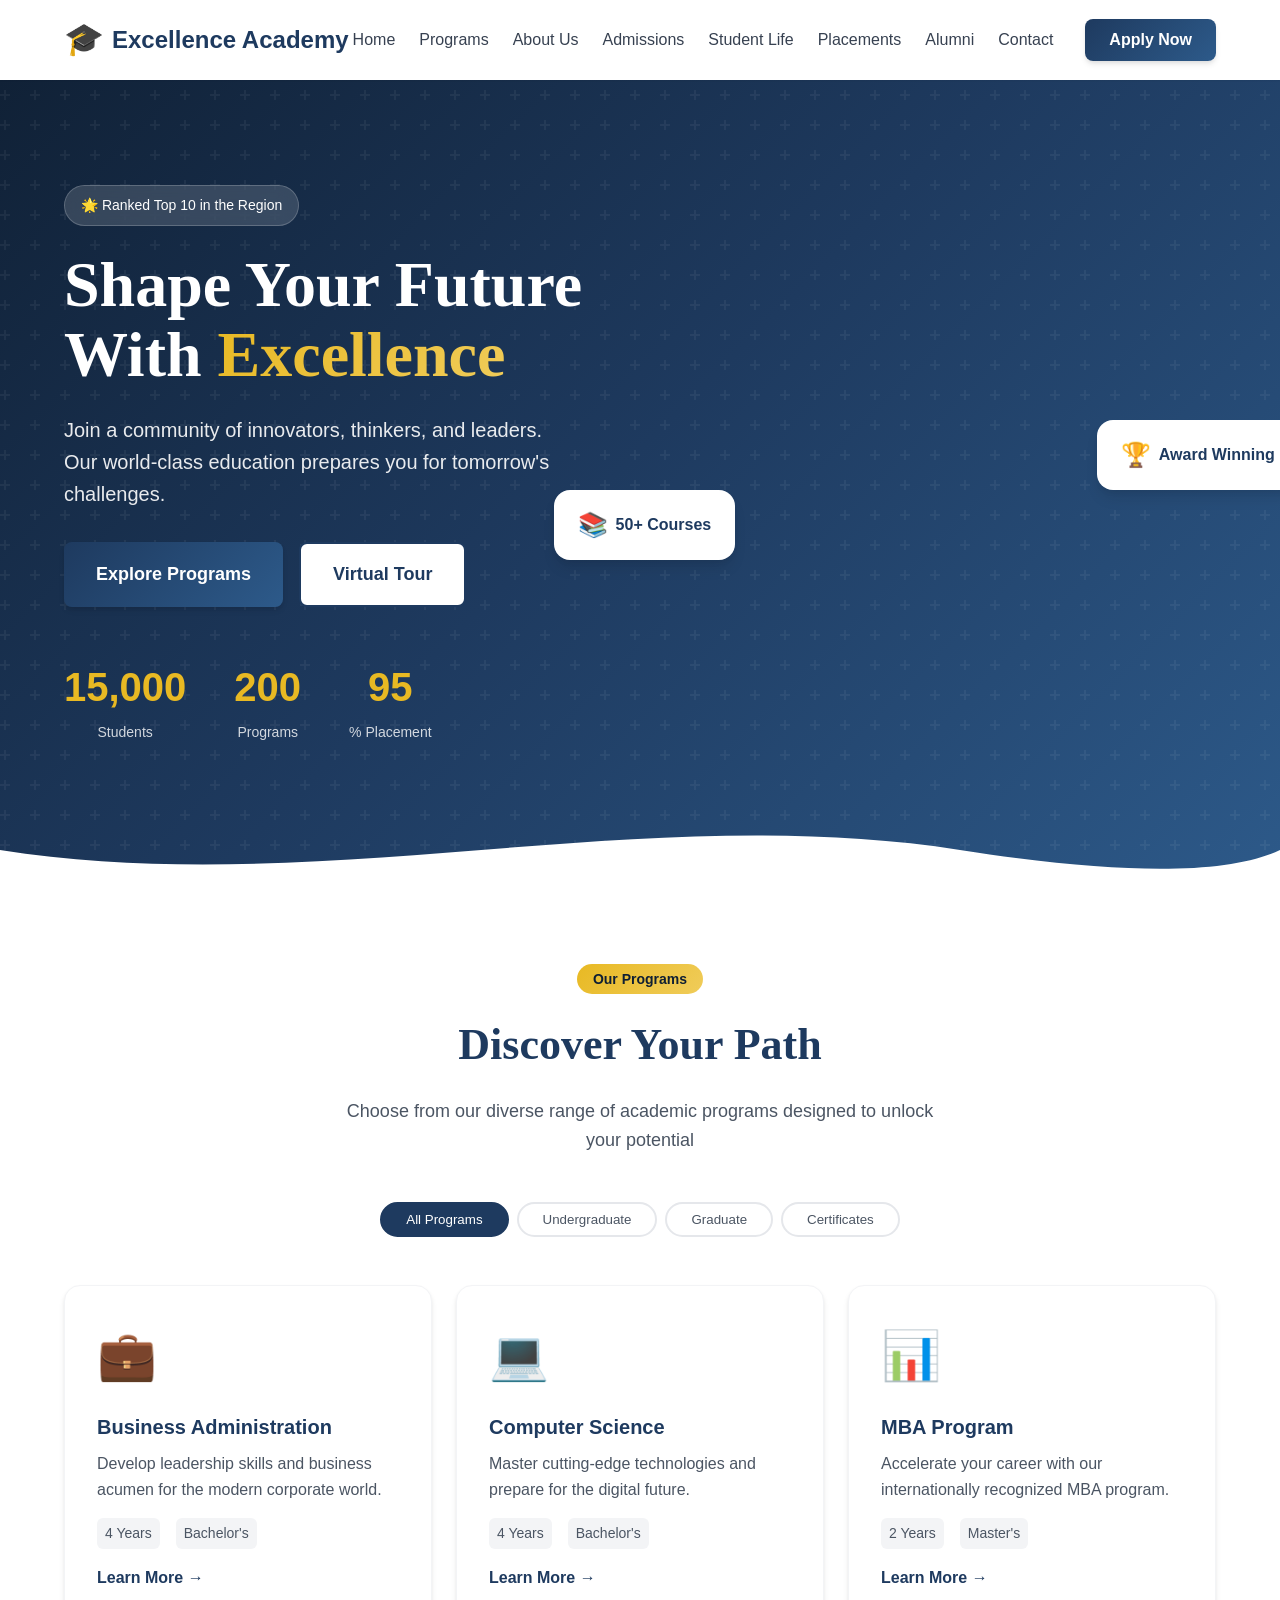
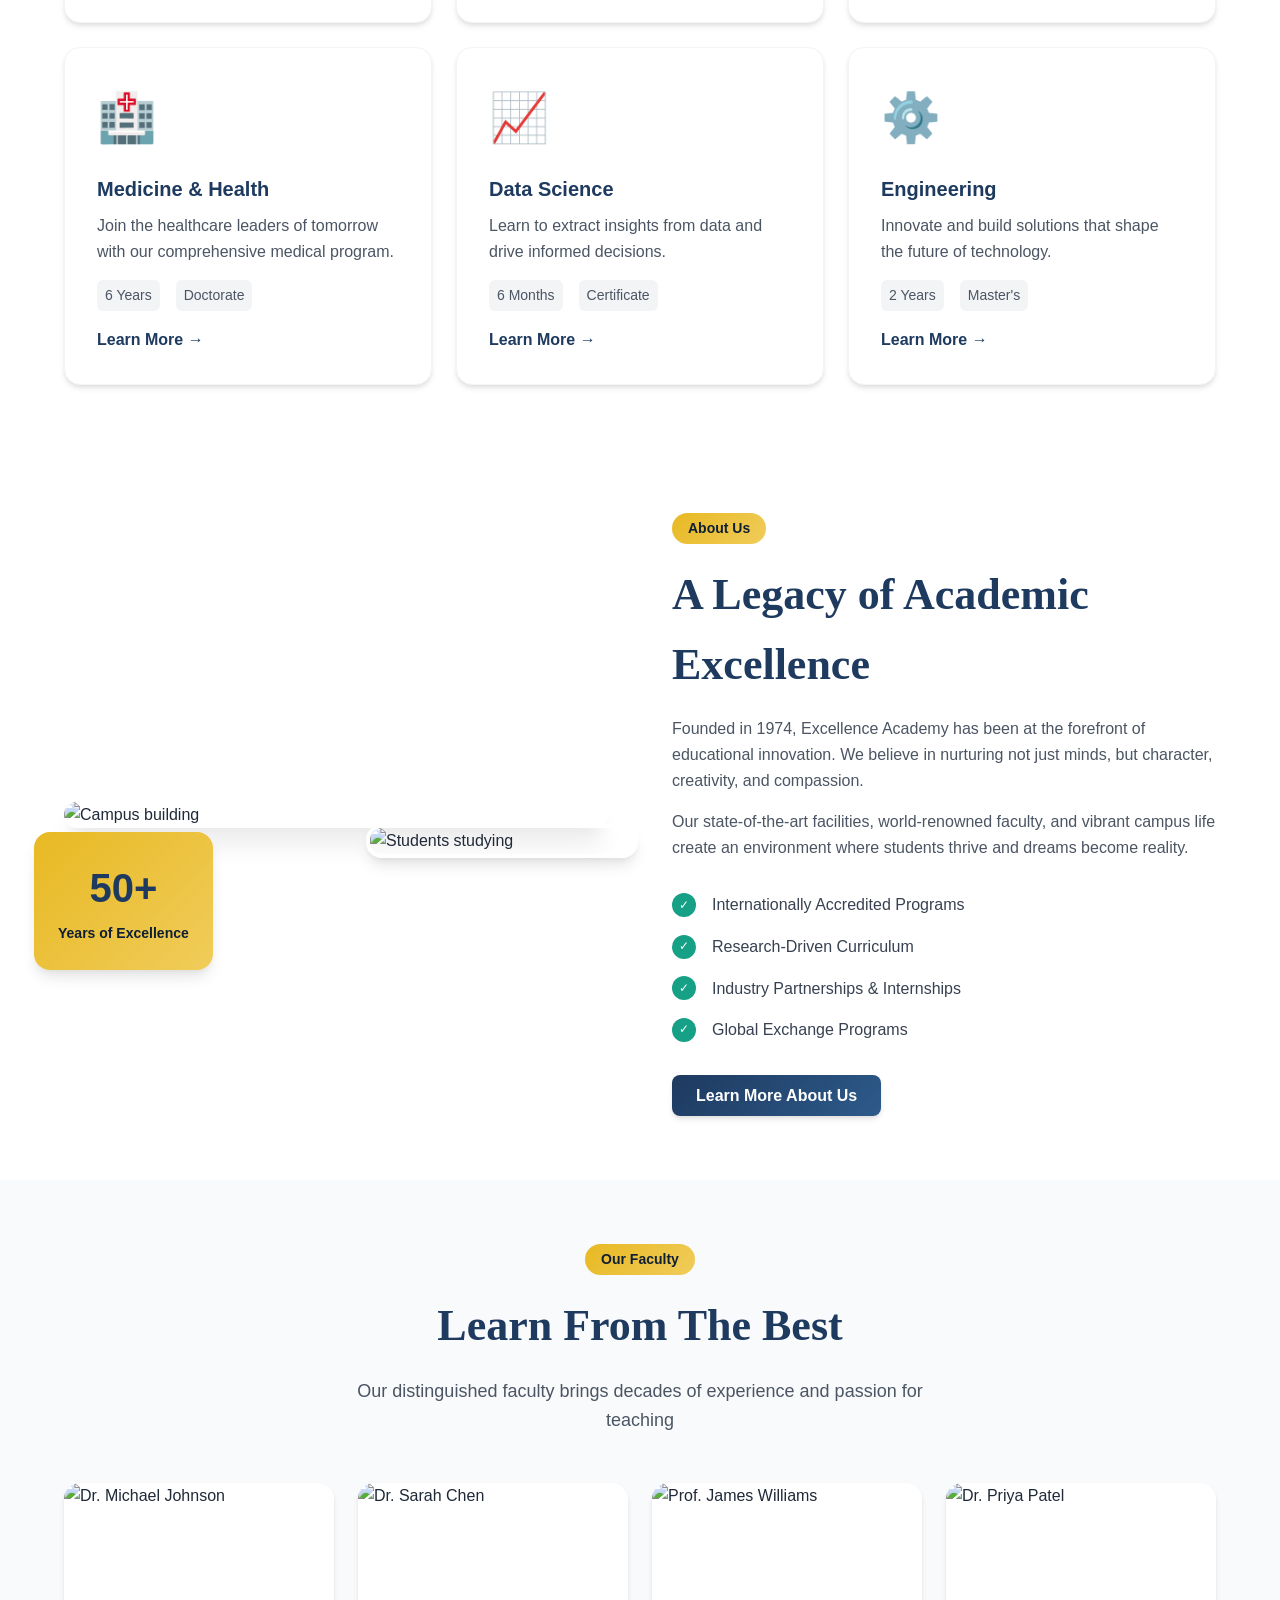
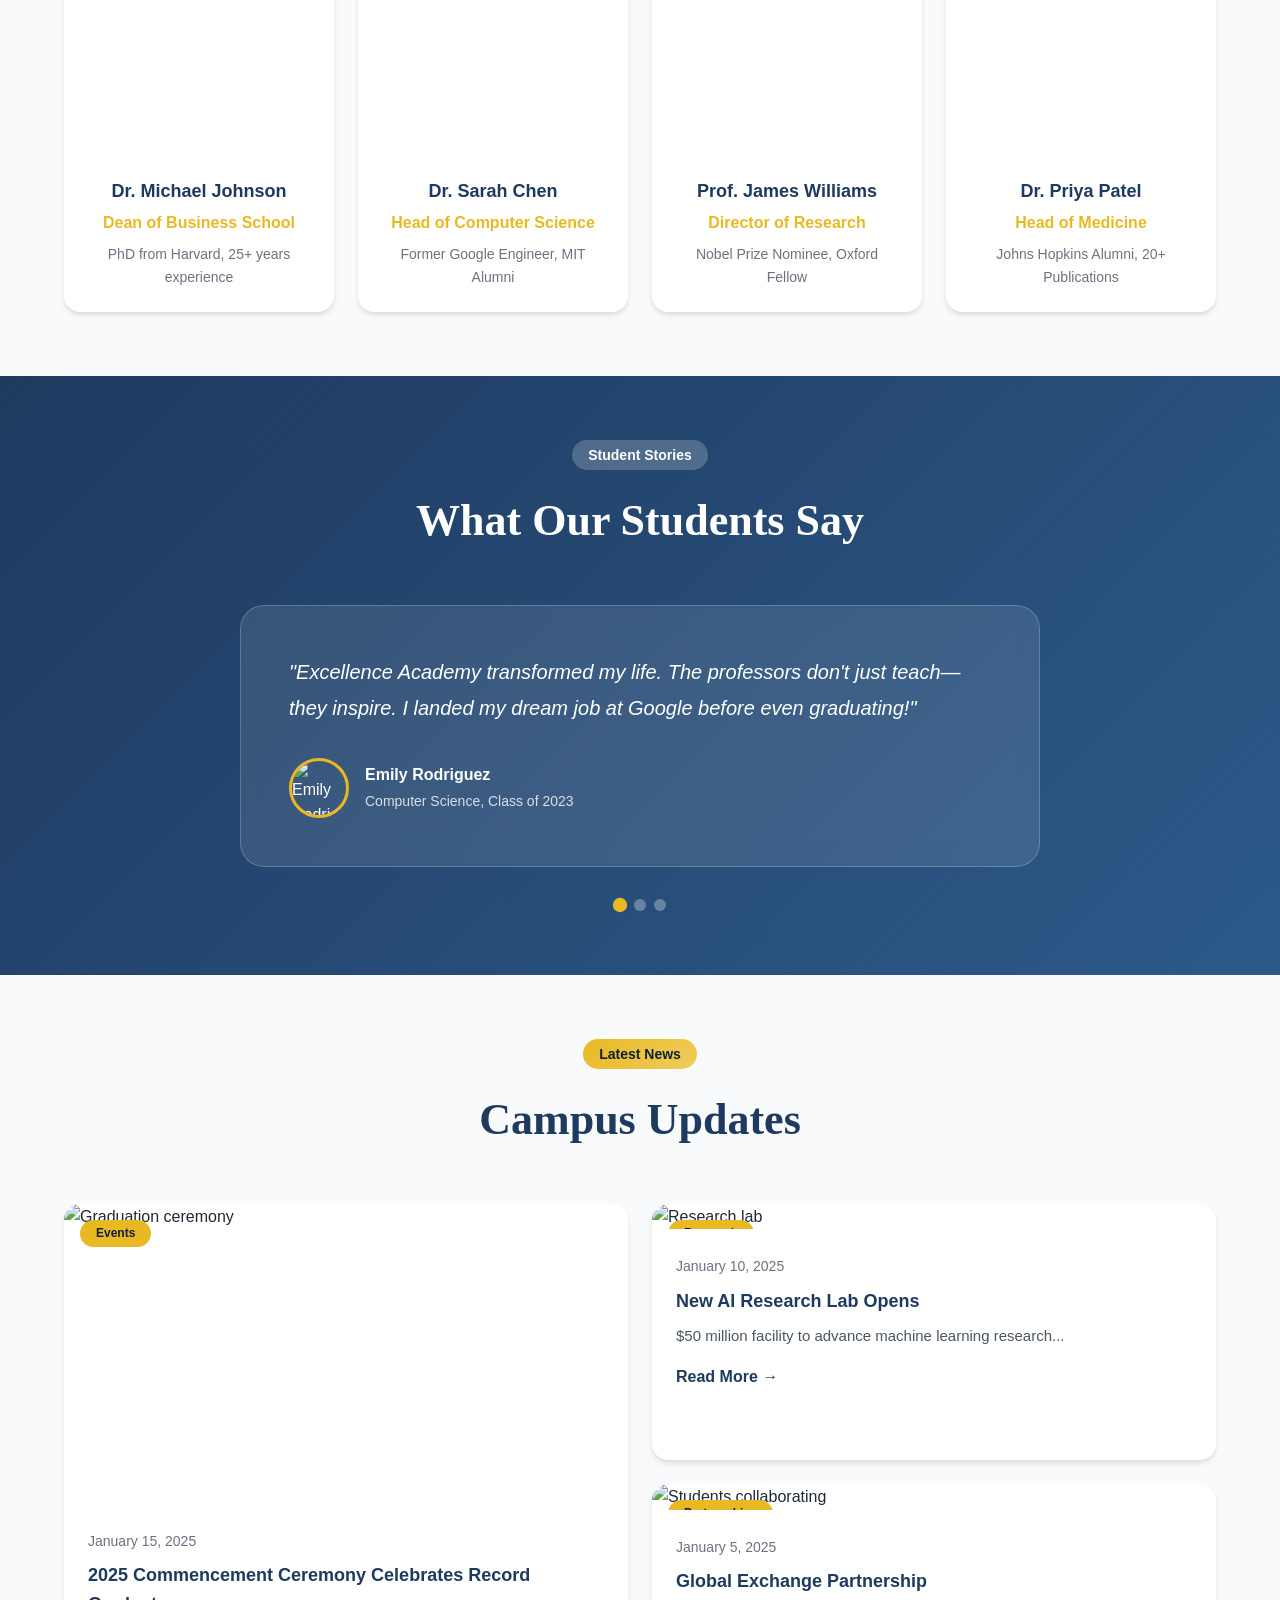
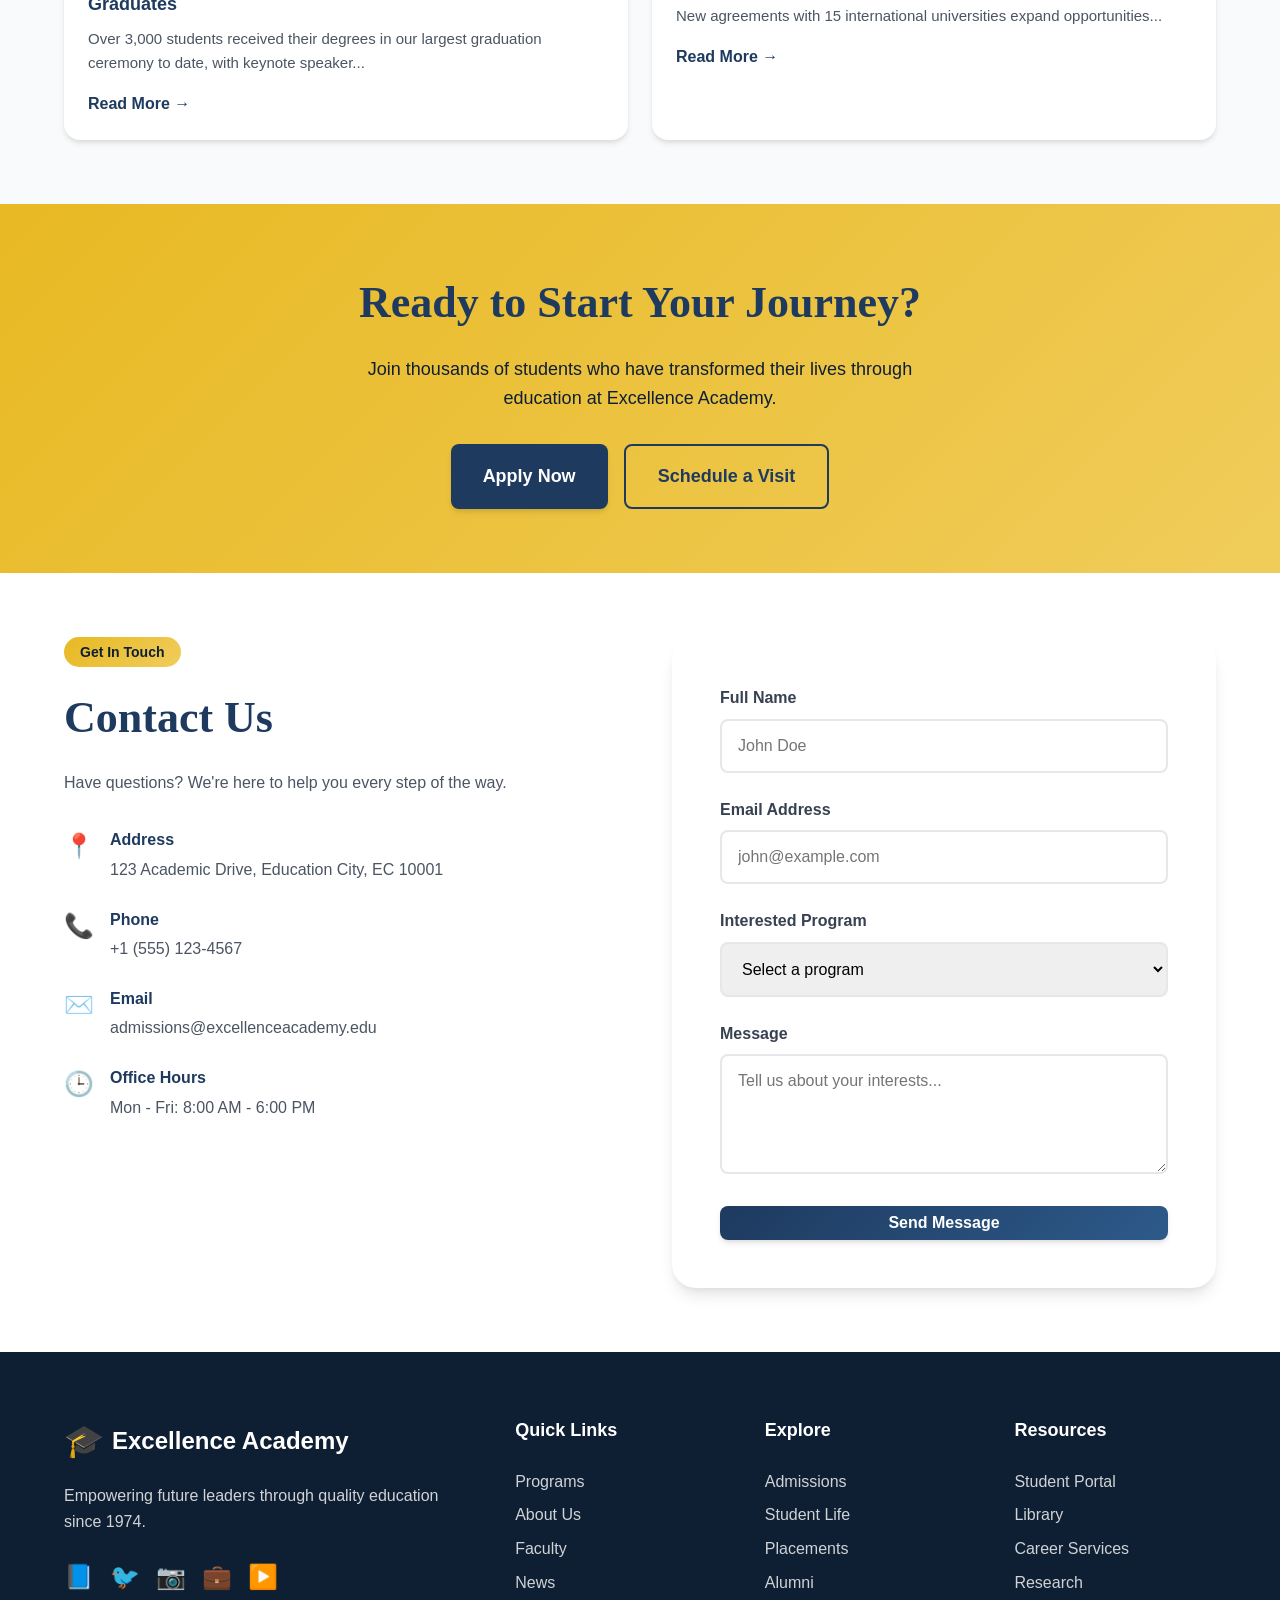
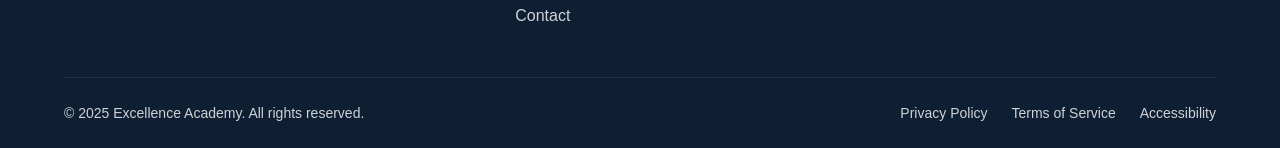
==== index.html @ b94ee0b7 "first commit" ====
<!DOCTYPE html>
<html lang="en">
<head>
  <meta charset="UTF-8">
  <meta name="viewport" content="width=device-width, initial-scale=1.0">
  <meta name="description" content="Excellence Academy - Empowering Future Leaders Through Quality Education">
  <title>Excellence Academy | Home</title>
  <link rel="stylesheet" href="style.css">
  <!-- Salesforce MCP Beacon (add your org-specific script) -->
  <script type="text/javascript" src="//cdn.evgnet.com/beacon/a556rq555550mxe43n3n3n091568480/education/scripts/evergage.min.js"></script>
 <link rel="shortcut icon" href="https://cdn-icons-png.flaticon.com/128/1344/1344761.png" type="image/x-icon">
</head>
<body>
    
  <!-- Header / Navigation -->
  <header class="header" id="header">
    <div class="container">
      <a href="index.html" class="logo" data-evg-item-type="navigation" data-evg-item-id="logo">
        <span class="logo-icon">🎓</span>
        <span class="logo-text">Excellence Academy</span>
      </a>
      
      <button class="nav-toggle" id="navToggle" aria-label="Toggle navigation">
        <span class="hamburger"></span>
      </button>
      
      <nav class="nav" id="nav" data-evg-zone="main-navigation">
        <ul class="nav-list">
          <li><a href="index.html" class="nav-link active" data-evg-item-type="navigation" data-evg-item-id="home">Home</a></li>
          <li><a href="#programs" class="nav-link" data-evg-item-type="navigation" data-evg-item-id="programs">Programs</a></li>
          <li><a href="#about" class="nav-link" data-evg-item-type="navigation" data-evg-item-id="about">About Us</a></li>
          <li><a href="admissions.html" class="nav-link" data-evg-item-type="navigation" data-evg-item-id="admissions">Admissions</a></li>
          <li><a href="student-life.html" class="nav-link" data-evg-item-type="navigation" data-evg-item-id="student-life">Student Life</a></li>
          <li><a href="placements.html" class="nav-link" data-evg-item-type="navigation" data-evg-item-id="placements">Placements</a></li>
          <li><a href="alumni.html" class="nav-link" data-evg-item-type="navigation" data-evg-item-id="alumni">Alumni</a></li>
          <li><a href="#contact" class="nav-link" data-evg-item-type="navigation" data-evg-item-id="contact">Contact</a></li>
        </ul>
        <a href="#apply" class="btn btn-primary nav-cta" data-evg-item-type="cta" data-evg-item-id="apply-now">Apply Now</a>
      </nav>
    </div>
  </header>
  <!-- Hero Section -->
  <section class="hero" id="home" data-evg-zone="hero">
    <div class="hero-bg"></div>
    <div class="container hero-content">
      <div class="hero-text">
        <span class="hero-badge">🌟 Ranked Top 10 in the Region</span>
        <h1 class="hero-title">Shape Your Future With <span class="text-gradient">Excellence</span></h1>
        <p class="hero-description">Join a community of innovators, thinkers, and leaders. Our world-class education prepares you for tomorrow's challenges.</p>
        <div class="hero-actions">
          <a href="#programs" class="btn btn-primary btn-lg" data-evg-item-type="cta" data-evg-item-id="explore-programs">Explore Programs</a>
          <a href="#about" class="btn btn-secondary btn-lg" data-evg-item-type="cta" data-evg-item-id="virtual-tour">Virtual Tour</a>
        </div>
        <div class="hero-stats">
          <div class="stat-item">
            <span class="stat-number" data-count="15000">0</span>
            <span class="stat-label">Students</span>
          </div>
          <div class="stat-item">
            <span class="stat-number" data-count="200">0</span>
            <span class="stat-label">Programs</span>
          </div>
          <div class="stat-item">
            <span class="stat-number" data-count="95">0</span>
            <span class="stat-label">% Placement</span>
          </div>
        </div>
      </div>
      <div class="hero-image">
        <div class="hero-image-wrapper">
          
          <div class="floating-card card-1">
            <span class="card-icon">📚</span>
            <span class="card-text">50+ Courses</span>
          </div>
          <div class="floating-card card-2">
            <span class="card-icon">🏆</span>
            <span class="card-text">Award Winning</span>
          </div>
        </div>
      </div>
    </div>
    <div class="hero-wave">
      <svg viewBox="0 0 1440 120" preserveAspectRatio="none">
        <path d="M0,60 C360,120 720,0 1080,60 C1260,90 1380,90 1440,60 L1440,120 L0,120 Z" fill="currentColor"/>
      </svg>
    </div>
  </section>
  <!-- Programs Section -->
  <section class="programs section" id="programs" data-evg-zone="programs">
    <div class="container">
      <div class="section-header">
        <span class="section-badge">Our Programs</span>
        <h2 class="section-title">Discover Your Path</h2>
        <p class="section-description">Choose from our diverse range of academic programs designed to unlock your potential</p>
      </div>
      
      <div class="program-filters" data-evg-zone="program-filters">
        <button class="filter-btn active" data-filter="all">All Programs</button>
        <button class="filter-btn" data-filter="undergraduate">Undergraduate</button>
        <button class="filter-btn" data-filter="graduate">Graduate</button>
        <button class="filter-btn" data-filter="certificate">Certificates</button>
      </div>
      
      <div class="programs-grid">
        <article class="program-card" data-category="undergraduate" data-evg-item-type="program" data-evg-item-id="business">
          <div class="program-icon">💼</div>
          <h3 class="program-title">Business Administration</h3>
          <p class="program-description">Develop leadership skills and business acumen for the modern corporate world.</p>
          <div class="program-meta">
            <span class="program-duration">4 Years</span>
            <span class="program-type">Bachelor's</span>
          </div>
          <a href="#" class="program-link">Learn More →</a>
        </article>
        
        <article class="program-card" data-category="undergraduate" data-evg-item-type="program" data-evg-item-id="computer-science">
          <div class="program-icon">💻</div>
          <h3 class="program-title">Computer Science</h3>
          <p class="program-description">Master cutting-edge technologies and prepare for the digital future.</p>
          <div class="program-meta">
            <span class="program-duration">4 Years</span>
            <span class="program-type">Bachelor's</span>
          </div>
          <a href="#" class="program-link">Learn More →</a>
        </article>
        
        <article class="program-card" data-category="graduate" data-evg-item-type="program" data-evg-item-id="mba">
          <div class="program-icon">📊</div>
          <h3 class="program-title">MBA Program</h3>
          <p class="program-description">Accelerate your career with our internationally recognized MBA program.</p>
          <div class="program-meta">
            <span class="program-duration">2 Years</span>
            <span class="program-type">Master's</span>
          </div>
          <a href="#" class="program-link">Learn More →</a>
        </article>
        
        <article class="program-card" data-category="undergraduate" data-evg-item-type="program" data-evg-item-id="medicine">
          <div class="program-icon">🏥</div>
          <h3 class="program-title">Medicine & Health</h3>
          <p class="program-description">Join the healthcare leaders of tomorrow with our comprehensive medical program.</p>
          <div class="program-meta">
            <span class="program-duration">6 Years</span>
            <span class="program-type">Doctorate</span>
          </div>
          <a href="#" class="program-link">Learn More →</a>
        </article>
        
        <article class="program-card" data-category="certificate" data-evg-item-type="program" data-evg-item-id="data-science">
          <div class="program-icon">📈</div>
          <h3 class="program-title">Data Science</h3>
          <p class="program-description">Learn to extract insights from data and drive informed decisions.</p>
          <div class="program-meta">
            <span class="program-duration">6 Months</span>
            <span class="program-type">Certificate</span>
          </div>
          <a href="#" class="program-link">Learn More →</a>
        </article>
        
        <article class="program-card" data-category="graduate" data-evg-item-type="program" data-evg-item-id="engineering">
          <div class="program-icon">⚙️</div>
          <h3 class="program-title">Engineering</h3>
          <p class="program-description">Innovate and build solutions that shape the future of technology.</p>
          <div class="program-meta">
            <span class="program-duration">2 Years</span>
            <span class="program-type">Master's</span>
          </div>
          <a href="#" class="program-link">Learn More →</a>
        </article>
      </div>
    </div>
  </section>
  <!-- About Section -->
  <section class="about section" id="about" data-evg-zone="about">
    <div class="container">
      <div class="about-grid">
        <div class="about-images">
          <div class="about-image-main">
            <img src="https://images.unsplash.com/photo-1562774053-701939374585?w=500&h=600&fit=crop" alt="Campus building" loading="lazy">
          </div>
          <div class="about-image-secondary">
            <img src="https://images.unsplash.com/photo-1427504494785-3a9ca7044f45?w=300&h=200&fit=crop" alt="Students studying" loading="lazy">
          </div>
          <div class="experience-badge">
            <span class="exp-number">50+</span>
            <span class="exp-text">Years of Excellence</span>
          </div>
        </div>
        
        <div class="about-content">
          <span class="section-badge">About Us</span>
          <h2 class="section-title">A Legacy of Academic Excellence</h2>
          <p class="about-text">Founded in 1974, Excellence Academy has been at the forefront of educational innovation. We believe in nurturing not just minds, but character, creativity, and compassion.</p>
          <p class="about-text">Our state-of-the-art facilities, world-renowned faculty, and vibrant campus life create an environment where students thrive and dreams become reality.</p>
          
          <div class="about-features">
            <div class="feature-item">
              <span class="feature-icon">✓</span>
              <span class="feature-text">Internationally Accredited Programs</span>
            </div>
            <div class="feature-item">
              <span class="feature-icon">✓</span>
              <span class="feature-text">Research-Driven Curriculum</span>
            </div>
            <div class="feature-item">
              <span class="feature-icon">✓</span>
              <span class="feature-text">Industry Partnerships & Internships</span>
            </div>
            <div class="feature-item">
              <span class="feature-icon">✓</span>
              <span class="feature-text">Global Exchange Programs</span>
            </div>
          </div>
          
          <a href="#" class="btn btn-primary" data-evg-item-type="cta" data-evg-item-id="learn-more-about">Learn More About Us</a>
        </div>
      </div>
    </div>
  </section>
  <!-- Faculty Section -->
  <section class="faculty section section-alt" id="faculty" data-evg-zone="faculty">
    <div class="container">
      <div class="section-header">
        <span class="section-badge">Our Faculty</span>
        <h2 class="section-title">Learn From The Best</h2>
        <p class="section-description">Our distinguished faculty brings decades of experience and passion for teaching</p>
      </div>
      
      <div class="faculty-grid">
        <article class="faculty-card" data-evg-item-type="faculty" data-evg-item-id="dr-johnson">
          <div class="faculty-image">
            <img src="https://images.unsplash.com/photo-1507003211169-0a1dd7228f2d?w=300&h=300&fit=crop&crop=face" alt="Dr. Michael Johnson" loading="lazy">
          </div>
          <div class="faculty-info">
            <h3 class="faculty-name">Dr. Michael Johnson</h3>
            <p class="faculty-role">Dean of Business School</p>
            <p class="faculty-credentials">PhD from Harvard, 25+ years experience</p>
          </div>
        </article>
        
        <article class="faculty-card" data-evg-item-type="faculty" data-evg-item-id="dr-chen">
          <div class="faculty-image">
            <img src="https://images.unsplash.com/photo-1573496359142-b8d87734a5a2?w=300&h=300&fit=crop&crop=face" alt="Dr. Sarah Chen" loading="lazy">
          </div>
          <div class="faculty-info">
            <h3 class="faculty-name">Dr. Sarah Chen</h3>
            <p class="faculty-role">Head of Computer Science</p>
            <p class="faculty-credentials">Former Google Engineer, MIT Alumni</p>
          </div>
        </article>
        
        <article class="faculty-card" data-evg-item-type="faculty" data-evg-item-id="prof-williams">
          <div class="faculty-image">
            <img src="https://images.unsplash.com/photo-1472099645785-5658abf4ff4e?w=300&h=300&fit=crop&crop=face" alt="Prof. James Williams" loading="lazy">
          </div>
          <div class="faculty-info">
            <h3 class="faculty-name">Prof. James Williams</h3>
            <p class="faculty-role">Director of Research</p>
            <p class="faculty-credentials">Nobel Prize Nominee, Oxford Fellow</p>
          </div>
        </article>
        
        <article class="faculty-card" data-evg-item-type="faculty" data-evg-item-id="dr-patel">
          <div class="faculty-image">
            <img src="https://images.unsplash.com/photo-1580489944761-15a19d654956?w=300&h=300&fit=crop&crop=face" alt="Dr. Priya Patel" loading="lazy">
          </div>
          <div class="faculty-info">
            <h3 class="faculty-name">Dr. Priya Patel</h3>
            <p class="faculty-role">Head of Medicine</p>
            <p class="faculty-credentials">Johns Hopkins Alumni, 20+ Publications</p>
          </div>
        </article>
      </div>
    </div>
  </section>
  <!-- Testimonials Section -->
  <section class="testimonials section" data-evg-zone="testimonials">
    <div class="container">
      <div class="section-header">
        <span class="section-badge">Student Stories</span>
        <h2 class="section-title">What Our Students Say</h2>
      </div>
      
      <div class="testimonials-slider" id="testimonialSlider">
        <div class="testimonial-card active">
          <div class="testimonial-content">
            <p class="testimonial-text">"Excellence Academy transformed my life. The professors don't just teach—they inspire. I landed my dream job at Google before even graduating!"</p>
          </div>
          <div class="testimonial-author">
            <img src="https://images.unsplash.com/photo-1438761681033-6461ffad8d80?w=80&h=80&fit=crop&crop=face" alt="Emily Rodriguez" class="author-image">
            <div class="author-info">
              <span class="author-name">Emily Rodriguez</span>
              <span class="author-role">Computer Science, Class of 2023</span>
            </div>
          </div>
        </div>
        
        <div class="testimonial-card">
          <div class="testimonial-content">
            <p class="testimonial-text">"The MBA program here is world-class. The case study approach and networking opportunities opened doors I never knew existed."</p>
          </div>
          <div class="testimonial-author">
            <img src="https://images.unsplash.com/photo-1500648767791-00dcc994a43e?w=80&h=80&fit=crop&crop=face" alt="David Kim" class="author-image">
            <div class="author-info">
              <span class="author-name">David Kim</span>
              <span class="author-role">MBA, Class of 2022</span>
            </div>
          </div>
        </div>
        
        <div class="testimonial-card">
          <div class="testimonial-content">
            <p class="testimonial-text">"From day one, I felt supported. The campus community is incredible, and the resources available are unmatched. Best decision of my life!"</p>
          </div>
          <div class="testimonial-author">
            <img src="https://images.unsplash.com/photo-1494790108377-be9c29b29330?w=80&h=80&fit=crop&crop=face" alt="Aisha Mohammed" class="author-image">
            <div class="author-info">
              <span class="author-name">Aisha Mohammed</span>
              <span class="author-role">Medicine, Class of 2024</span>
            </div>
          </div>
        </div>
      </div>
      
      <div class="testimonial-dots" id="testimonialDots">
        <button class="dot active" data-index="0"></button>
        <button class="dot" data-index="1"></button>
        <button class="dot" data-index="2"></button>
      </div>
    </div>
  </section>
  <!-- News Section -->
  <section class="news section section-alt" id="news" data-evg-zone="news">
    <div class="container">
      <div class="section-header">
        <span class="section-badge">Latest News</span>
        <h2 class="section-title">Campus Updates</h2>
      </div>
      
      <div class="news-grid">
        <article class="news-card featured" data-evg-item-type="article" data-evg-item-id="news-1">
          <div class="news-image">
            <img src="https://images.unsplash.com/photo-1523580494863-6f3031224c94?w=600&h=400&fit=crop" alt="Graduation ceremony" loading="lazy">
            <span class="news-category">Events</span>
          </div>
          <div class="news-content">
            <span class="news-date">January 15, 2025</span>
            <h3 class="news-title">2025 Commencement Ceremony Celebrates Record Graduates</h3>
            <p class="news-excerpt">Over 3,000 students received their degrees in our largest graduation ceremony to date, with keynote speaker...</p>
            <a href="#" class="news-link">Read More →</a>
          </div>
        </article>
        
        <article class="news-card" data-evg-item-type="article" data-evg-item-id="news-2">
          <div class="news-image">
            <img src="https://images.unsplash.com/photo-1532094349884-543bc11b234d?w=400&h=250&fit=crop" alt="Research lab" loading="lazy">
            <span class="news-category">Research</span>
          </div>
          <div class="news-content">
            <span class="news-date">January 10, 2025</span>
            <h3 class="news-title">New AI Research Lab Opens</h3>
            <p class="news-excerpt">$50 million facility to advance machine learning research...</p>
            <a href="#" class="news-link">Read More →</a>
          </div>
        </article>
        
        <article class="news-card" data-evg-item-type="article" data-evg-item-id="news-3">
          <div class="news-image">
            <img src="https://images.unsplash.com/photo-1517245386807-bb43f82c33c4?w=400&h=250&fit=crop" alt="Students collaborating" loading="lazy">
            <span class="news-category">Partnerships</span>
          </div>
          <div class="news-content">
            <span class="news-date">January 5, 2025</span>
            <h3 class="news-title">Global Exchange Partnership</h3>
            <p class="news-excerpt">New agreements with 15 international universities expand opportunities...</p>
            <a href="#" class="news-link">Read More →</a>
          </div>
        </article>
      </div>
    </div>
  </section>
  <!-- CTA Section -->
  <section class="cta-section" data-evg-zone="cta">
    <div class="container">
      <div class="cta-content">
        <h2 class="cta-title">Ready to Start Your Journey?</h2>
        <p class="cta-description">Join thousands of students who have transformed their lives through education at Excellence Academy.</p>
        <div class="cta-actions">
          <a href="#apply" class="btn btn-light btn-lg" data-evg-item-type="cta" data-evg-item-id="apply-now-cta">Apply Now</a>
          <a href="#contact" class="btn btn-outline-light btn-lg" data-evg-item-type="cta" data-evg-item-id="schedule-visit">Schedule a Visit</a>
        </div>
      </div>
    </div>
  </section>
  <!-- Contact Section -->
  <section class="contact section" id="contact" data-evg-zone="contact">
    <div class="container">
      <div class="contact-grid">
        <div class="contact-info">
          <span class="section-badge">Get In Touch</span>
          <h2 class="section-title">Contact Us</h2>
          <p class="contact-description">Have questions? We're here to help you every step of the way.</p>
          
          <div class="contact-details">
            <div class="contact-item">
              <span class="contact-icon">📍</span>
              <div>
                <strong>Address</strong>
                <p>123 Academic Drive, Education City, EC 10001</p>
              </div>
            </div>
            <div class="contact-item">
              <span class="contact-icon">📞</span>
              <div>
                <strong>Phone</strong>
                <p>+1 (555) 123-4567</p>
              </div>
            </div>
            <div class="contact-item">
              <span class="contact-icon">✉️</span>
              <div>
                <strong>Email</strong>
                <p>admissions@excellenceacademy.edu</p>
              </div>
            </div>
            <div class="contact-item">
              <span class="contact-icon">🕒</span>
              <div>
                <strong>Office Hours</strong>
                <p>Mon - Fri: 8:00 AM - 6:00 PM</p>
              </div>
            </div>
          </div>
        </div>
        
        <form class="contact-form" id="contactForm" data-evg-form="contact-form">
          <div class="form-group">
            <label for="name" class="form-label">Full Name</label>
            <input type="text" id="name" name="name" class="form-input" placeholder="John Doe" required>
          </div>
          <div class="form-group">
            <label for="email" class="form-label">Email Address</label>
            <input type="email" id="email" name="email" class="form-input" placeholder="john@example.com" required>
          </div>
          <div class="form-group">
            <label for="program" class="form-label">Interested Program</label>
            <select id="program" name="program" class="form-select">
              <option value="">Select a program</option>
              <option value="business">Business Administration</option>
              <option value="computer-science">Computer Science</option>
              <option value="mba">MBA Program</option>
              <option value="medicine">Medicine & Health</option>
              <option value="engineering">Engineering</option>
              <option value="other">Other</option>
            </select>
          </div>
          <div class="form-group">
            <label for="message" class="form-label">Message</label>
            <textarea id="message" name="message" class="form-textarea" rows="4" placeholder="Tell us about your interests..."></textarea>
          </div>
          <button type="submit" class="btn btn-primary btn-block" data-evg-item-type="form-submit" data-evg-item-id="contact-submit">Send Message</button>
        </form>
      </div>
    </div>
  </section>
  <!-- Footer -->
  <footer class="footer" data-evg-zone="footer">
    <div class="container">
      <div class="footer-grid">
        <div class="footer-brand">
          <a href="#" class="logo">
            <span class="logo-icon">🎓</span>
            <span class="logo-text">Excellence Academy</span>
          </a>
          <p class="footer-description">Empowering future leaders through quality education since 1974.</p>
          <div class="social-links">
            <a href="#" class="social-link" aria-label="Facebook">📘</a>
            <a href="#" class="social-link" aria-label="Twitter">🐦</a>
            <a href="#" class="social-link" aria-label="Instagram">📷</a>
            <a href="#" class="social-link" aria-label="LinkedIn">💼</a>
            <a href="#" class="social-link" aria-label="YouTube">▶️</a>
          </div>
        </div>
        
        <div class="footer-links">
          <h4 class="footer-title">Quick Links</h4>
          <ul>
            <li><a href="#programs">Programs</a></li>
            <li><a href="#about">About Us</a></li>
            <li><a href="#faculty">Faculty</a></li>
            <li><a href="#news">News</a></li>
            <li><a href="#contact">Contact</a></li>
          </ul>
        </div>
        
        <div class="footer-links">
          <h4 class="footer-title">Explore</h4>
          <ul>
            <li><a href="admissions.html">Admissions</a></li>
            <li><a href="student-life.html">Student Life</a></li>
            <li><a href="placements.html">Placements</a></li>
            <li><a href="alumni.html">Alumni</a></li>
          </ul>
        </div>
        
        <div class="footer-links">
          <h4 class="footer-title">Resources</h4>
          <ul>
            <li><a href="#">Student Portal</a></li>
            <li><a href="#">Library</a></li>
            <li><a href="#">Career Services</a></li>
            <li><a href="#">Research</a></li>
          </ul>
        </div>
      </div>
      
      <div class="footer-bottom">
        <p>&copy; 2025 Excellence Academy. All rights reserved.</p>
        <div class="footer-legal">
          <a href="#">Privacy Policy</a>
          <a href="#">Terms of Service</a>
          <a href="#">Accessibility</a>
        </div>
      </div>
    </div>
  </footer>
  <!-- Back to Top Button -->
  <button class="back-to-top" id="backToTop" aria-label="Back to top">↑</button>
 
  <script src="main.js"></script>
</body>
</html>
---- style.css ----
/* ==========================================================================
   CSS Variables & Design System
   ========================================================================== */
:root {
  /* Colors */
  --primary: #1e3a5f;
  --primary-light: #2d5a8a;
  --primary-dark: #0f1f33;
  --secondary: #e8b923;
  --secondary-light: #f0cc5a;
  --accent: #16a085;
  --accent-light: #1abc9c;
  
  /* Neutrals */
  --white: #ffffff;
  --gray-50: #f9fafb;
  --gray-100: #f3f4f6;
  --gray-200: #e5e7eb;
  --gray-300: #d1d5db;
  --gray-400: #9ca3af;
  --gray-500: #6b7280;
  --gray-600: #4b5563;
  --gray-700: #374151;
  --gray-800: #1f2937;
  --gray-900: #111827;
  
  /* Semantic */
  --success: #10b981;
  --warning: #f59e0b;
  --error: #ef4444;
  
  /* Gradients */
  --gradient-primary: linear-gradient(135deg, var(--primary) 0%, var(--primary-light) 100%);
  --gradient-secondary: linear-gradient(135deg, var(--secondary) 0%, var(--secondary-light) 100%);
  --gradient-hero: linear-gradient(135deg, var(--primary-dark) 0%, var(--primary) 50%, var(--primary-light) 100%);
  
  /* Typography */
  --font-primary: 'Segoe UI', -apple-system, BlinkMacSystemFont, sans-serif;
  --font-heading: 'Georgia', serif;
  
  /* Spacing */
  --spacing-xs: 0.25rem;
  --spacing-sm: 0.5rem;
  --spacing-md: 1rem;
  --spacing-lg: 1.5rem;
  --spacing-xl: 2rem;
  --spacing-2xl: 3rem;
  --spacing-3xl: 4rem;
  
  /* Border Radius */
  --radius-sm: 0.375rem;
  --radius-md: 0.5rem;
  --radius-lg: 1rem;
  --radius-xl: 1.5rem;
  --radius-full: 9999px;
  
  /* Shadows */
  --shadow-sm: 0 1px 2px rgba(0, 0, 0, 0.05);
  --shadow-md: 0 4px 6px -1px rgba(0, 0, 0, 0.1), 0 2px 4px -1px rgba(0, 0, 0, 0.06);
  --shadow-lg: 0 10px 15px -3px rgba(0, 0, 0, 0.1), 0 4px 6px -2px rgba(0, 0, 0, 0.05);
  --shadow-xl: 0 20px 25px -5px rgba(0, 0, 0, 0.1), 0 10px 10px -5px rgba(0, 0, 0, 0.04);
  
  /* Transitions */
  --transition-fast: 150ms ease;
  --transition-base: 250ms ease;
  --transition-slow: 350ms ease;
  
  /* Z-index */
  --z-header: 1000;
  --z-modal: 1100;
  --z-tooltip: 1200;
}
/* ==========================================================================
   Reset & Base
   ========================================================================== */
*, *::before, *::after {
  box-sizing: border-box;
  margin: 0;
  padding: 0;
}
html {
  scroll-behavior: smooth;
  font-size: 16px;
}
body {
  font-family: var(--font-primary);
  line-height: 1.6;
  color: var(--gray-800);
  background-color: var(--white);
  -webkit-font-smoothing: antialiased;
  -moz-osx-font-smoothing: grayscale;
}
img {
  max-width: 100%;
  height: auto;
  display: block;
}
a {
  text-decoration: none;
  color: inherit;
  transition: color var(--transition-fast);
}
ul, ol {
  list-style: none;
}
button {
  font-family: inherit;
  cursor: pointer;
  border: none;
  background: none;
}
input, textarea, select {
  font-family: inherit;
  font-size: inherit;
}
/* ==========================================================================
   Utilities
   ========================================================================== */
.container {
  width: 100%;
  max-width: 1200px;
  margin: 0 auto;
  padding: 0 var(--spacing-lg);
}
.section {
  padding: var(--spacing-3xl) 0;
}
.section-alt {
  background-color: var(--gray-50);
}
.section-header {
  text-align: center;
  margin-bottom: var(--spacing-2xl);
}
.section-badge {
  display: inline-block;
  padding: var(--spacing-xs) var(--spacing-md);
  background: var(--gradient-secondary);
  color: var(--primary-dark);
  font-size: 0.875rem;
  font-weight: 600;
  border-radius: var(--radius-full);
  margin-bottom: var(--spacing-md);
}
.section-title {
  font-family: var(--font-heading);
  font-size: clamp(2rem, 5vw, 2.75rem);
  font-weight: 700;
  color: var(--primary);
  margin-bottom: var(--spacing-md);
}
.section-description {
  font-size: 1.125rem;
  color: var(--gray-600);
  max-width: 600px;
  margin: 0 auto;
}
.text-gradient {
  background: var(--gradient-secondary);
  -webkit-background-clip: text;
  -webkit-text-fill-color: transparent;
  background-clip: text;
}
/* ==========================================================================
   Buttons
   ========================================================================== */
.btn {
  display: inline-flex;
  align-items: center;
  justify-content: center;
  gap: var(--spacing-sm);
  padding: var(--spacing-sm) var(--spacing-lg);
  font-size: 1rem;
  font-weight: 600;
  border-radius: var(--radius-md);
  transition: all var(--transition-base);
  white-space: nowrap;
}
.btn-primary {
  background: var(--gradient-primary);
  color: var(--white);
  box-shadow: var(--shadow-md);
}
.btn-primary:hover {
  transform: translateY(-2px);
  box-shadow: var(--shadow-lg);
}
.btn-secondary {
  background: var(--white);
  color: var(--primary);
  border: 2px solid var(--primary);
}
.btn-secondary:hover {
  background: var(--primary);
  color: var(--white);
}
.btn-light {
  background: var(--white);
  color: var(--primary);
  box-shadow: var(--shadow-md);
}
.btn-light:hover {
  transform: translateY(-2px);
  box-shadow: var(--shadow-lg);
}
.btn-outline-light {
  background: transparent;
  color: var(--white);
  border: 2px solid var(--white);
}
.btn-outline-light:hover {
  background: var(--white);
  color: var(--primary);
}
.btn-lg {
  padding: var(--spacing-md) var(--spacing-xl);
  font-size: 1.125rem;
}
.btn-block {
  width: 100%;
}
/* ==========================================================================
   Header
   ========================================================================== */
.header {
  position: fixed;
  top: 0;
  left: 0;
  right: 0;
  z-index: var(--z-header);
  background: var(--white);
  box-shadow: var(--shadow-sm);
  transition: all var(--transition-base);
}
.header.scrolled {
  box-shadow: var(--shadow-md);
}
.header .container {
  display: flex;
  align-items: center;
  justify-content: space-between;
  height: 80px;
}
.logo {
  display: flex;
  align-items: center;
  gap: var(--spacing-sm);
  font-size: 1.5rem;
  font-weight: 700;
  color: var(--primary);
}
.logo-icon {
  font-size: 2rem;
}
.nav {
  display: flex;
  align-items: center;
  gap: var(--spacing-xl);
}
.nav-list {
  display: flex;
  align-items: center;
  gap: var(--spacing-lg);
}
.nav-link {
  font-weight: 500;
  color: var(--gray-700);
  padding: var(--spacing-sm) 0;
  position: relative;
}
.nav-link::after {
  content: '';
  position: absolute;
  bottom: 0;
  left: 0;
  width: 0;
  height: 2px;
  background: var(--secondary);
  transition: width var(--transition-base);
}
.nav-link:hover,
.nav-link.active {
  color: var(--primary);
}
.nav-link:hover::after,
.nav-link.active::after {
  width: 100%;
}
.nav-toggle {
  display: none;
  flex-direction: column;
  gap: 5px;
  padding: var(--spacing-sm);
}
.hamburger,
.hamburger::before,
.hamburger::after {
  display: block;
  width: 24px;
  height: 2px;
  background: var(--primary);
  transition: all var(--transition-base);
}
.hamburger {
  position: relative;
}
.hamburger::before,
.hamburger::after {
  content: '';
  position: absolute;
}
.hamburger::before {
  top: -8px;
}
.hamburger::after {
  bottom: -8px;
}
/* ==========================================================================
   Hero Section
   ========================================================================== */
.hero {
  position: relative;
  min-height: 100vh;
  display: flex;
  align-items: center;
  padding-top: 80px;
  overflow: hidden;
}
.hero-bg {
  position: absolute;
  inset: 0;
  background: var(--gradient-hero);
  z-index: -2;
}
.hero-bg::before {
  content: '';
  position: absolute;
  inset: 0;
  background: url("data:image/svg+xml,%3Csvg width='60' height='60' viewBox='0 0 60 60' xmlns='http://www.w3.org/2000/svg'%3E%3Cg fill='none' fill-rule='evenodd'%3E%3Cg fill='%23ffffff' fill-opacity='0.05'%3E%3Cpath d='M36 34v-4h-2v4h-4v2h4v4h2v-4h4v-2h-4zm0-30V0h-2v4h-4v2h4v4h2V6h4V4h-4zM6 34v-4H4v4H0v2h4v4h2v-4h4v-2H6zM6 4V0H4v4H0v2h4v4h2V6h4V4H6z'/%3E%3C/g%3E%3C/g%3E%3C/svg%3E");
}
.hero-content {
  display: grid;
  grid-template-columns: 1fr 1fr;
  gap: var(--spacing-2xl);
  align-items: center;
}
.hero-text {
  color: var(--white);
  padding-bottom: 70px;
    padding-top: 20px;
}
.hero-badge {
  display: inline-block;
  padding: var(--spacing-sm) var(--spacing-md);
  background: rgba(255, 255, 255, 0.15);
  border: 1px solid rgba(255, 255, 255, 0.2);
  border-radius: var(--radius-full);
  font-size: 0.875rem;
  margin-bottom: var(--spacing-lg);
  backdrop-filter: blur(10px);
}
.hero-title {
  font-family: var(--font-heading);
  font-size: clamp(2.5rem, 6vw, 4rem);
  font-weight: 700;
  line-height: 1.1;
  margin-bottom: var(--spacing-lg);
}
.hero-description {
  font-size: 1.25rem;
  opacity: 0.9;
  margin-bottom: var(--spacing-xl);
  max-width: 500px;
}
.hero-actions {
  display: flex;
  flex-wrap: wrap;
  gap: var(--spacing-md);
  margin-bottom: var(--spacing-2xl);
}
.hero-stats {
  display: flex;
  gap: var(--spacing-2xl);
}
.stat-item {
  text-align: center;
}
.stat-number {
  display: block;
  font-size: 2.5rem;
  font-weight: 700;
  color: var(--secondary);
}
.stat-label {
  font-size: 0.875rem;
  opacity: 0.8;
}
.hero-image {
  position: relative;
}
.hero-image-wrapper {
  position: relative;
}
.hero-image-wrapper img {
  border-radius: var(--radius-xl);
  box-shadow: var(--shadow-xl);
}
.floating-card {
  position: absolute;
  display: flex;
  align-items: center;
  gap: var(--spacing-sm);
  padding: var(--spacing-md) var(--spacing-lg);
  background: var(--white);
  border-radius: var(--radius-lg);
  box-shadow: var(--shadow-lg);
  animation: float 3s ease-in-out infinite;
}
.card-1 {
  top: 10%;
  left: -20%;
}
.card-2 {
  bottom: 15%;
  right: -15%;
  animation-delay: 1.5s;
}
.card-icon {
  font-size: 1.5rem;
}
.card-text {
  font-weight: 600;
  color: var(--primary);
}
@keyframes float {
  0%, 100% { transform: translateY(0); }
  50% { transform: translateY(-10px); }
}
.hero-wave {
  position: absolute;
  bottom: 0;
  left: 0;
  right: 0;
  color: var(--white);
  z-index: 1;
}
.hero-wave svg {
  display: block;
  width: 100%;
  height: 100px;
}
/* ==========================================================================
   Programs Section
   ========================================================================== */
.program-filters {
  display: flex;
  justify-content: center;
  flex-wrap: wrap;
  gap: var(--spacing-sm);
  margin-bottom: var(--spacing-2xl);
}
.filter-btn {
  padding: var(--spacing-sm) var(--spacing-lg);
  background: var(--white);
  border: 2px solid var(--gray-200);
  border-radius: var(--radius-full);
  font-weight: 500;
  color: var(--gray-600);
  transition: all var(--transition-base);
}
.filter-btn:hover,
.filter-btn.active {
  background: var(--primary);
  border-color: var(--primary);
  color: var(--white);
}
.programs-grid {
  display: grid;
  grid-template-columns: repeat(auto-fit, minmax(320px, 1fr));
  gap: var(--spacing-lg);
}
.program-card {
  background: var(--white);
  border-radius: var(--radius-lg);
  padding: var(--spacing-xl);
  box-shadow: var(--shadow-md);
  transition: all var(--transition-base);
  border: 1px solid var(--gray-100);
}
.program-card:hover {
  transform: translateY(-5px);
  box-shadow: var(--shadow-xl);
  border-color: var(--secondary);
}
.program-icon {
  font-size: 3rem;
  margin-bottom: var(--spacing-md);
}
.program-title {
  font-size: 1.25rem;
  font-weight: 700;
  color: var(--primary);
  margin-bottom: var(--spacing-sm);
}
.program-description {
  color: var(--gray-600);
  margin-bottom: var(--spacing-md);
}
.program-meta {
  display: flex;
  gap: var(--spacing-md);
  margin-bottom: var(--spacing-md);
  font-size: 0.875rem;
}
.program-duration,
.program-type {
  padding: var(--spacing-xs) var(--spacing-sm);
  background: var(--gray-100);
  border-radius: var(--radius-sm);
  color: var(--gray-600);
}
.program-link {
  font-weight: 600;
  color: var(--primary);
  transition: color var(--transition-fast);
}
.program-link:hover {
  color: var(--secondary);
}
/* ==========================================================================
   About Section
   ========================================================================== */
.about-grid {
  display: grid;
  grid-template-columns: 1fr 1fr;
  gap: var(--spacing-3xl);
  align-items: center;
}
.about-images {
  position: relative;
}
.about-image-main img {
  border-radius: var(--radius-xl);
  box-shadow: var(--shadow-xl);
}
.about-image-secondary {
  position: absolute;
  bottom: -30px;
  right: -30px;
  width: 50%;
}
.about-image-secondary img {
  border-radius: var(--radius-lg);
  box-shadow: var(--shadow-lg);
  border: 4px solid var(--white);
}
.experience-badge {
  position: absolute;
  top: 30px;
  left: -30px;
  background: var(--gradient-secondary);
  padding: var(--spacing-lg);
  border-radius: var(--radius-lg);
  text-align: center;
  box-shadow: var(--shadow-lg);
}
.exp-number {
  display: block;
  font-size: 2.5rem;
  font-weight: 700;
  color: var(--primary);
}
.exp-text {
  font-size: 0.875rem;
  font-weight: 600;
  color: var(--primary-dark);
}
.about-content .section-badge {
  text-align: left;
  display: inline-block;
}
.about-content .section-title {
  text-align: left;
}
.about-text {
  color: var(--gray-600);
  margin-bottom: var(--spacing-md);
}
.about-features {
  margin: var(--spacing-xl) 0;
  display: grid;
  gap: var(--spacing-md);
}
.feature-item {
  display: flex;
  align-items: center;
  gap: var(--spacing-md);
}
.feature-icon {
  width: 24px;
  height: 24px;
  display: flex;
  align-items: center;
  justify-content: center;
  background: var(--accent);
  color: var(--white);
  border-radius: var(--radius-full);
  font-size: 0.75rem;
}
.feature-text {
  font-weight: 500;
  color: var(--gray-700);
}
/* ==========================================================================
   Faculty Section
   ========================================================================== */
.faculty-grid {
  display: grid;
  grid-template-columns: repeat(auto-fit, minmax(260px, 1fr));
  gap: var(--spacing-lg);
}
.faculty-card {
  background: var(--white);
  border-radius: var(--radius-lg);
  overflow: hidden;
  box-shadow: var(--shadow-md);
  transition: all var(--transition-base);
}
.faculty-card:hover {
  transform: translateY(-5px);
  box-shadow: var(--shadow-xl);
}
.faculty-image {
  aspect-ratio: 1;
  overflow: hidden;
}
.faculty-image img {
  width: 100%;
  height: 100%;
  object-fit: cover;
  transition: transform var(--transition-slow);
}
.faculty-card:hover .faculty-image img {
  transform: scale(1.05);
}
.faculty-info {
  padding: var(--spacing-lg);
  text-align: center;
}
.faculty-name {
  font-size: 1.125rem;
  font-weight: 700;
  color: var(--primary);
  margin-bottom: var(--spacing-xs);
}
.faculty-role {
  color: var(--secondary);
  font-weight: 600;
  margin-bottom: var(--spacing-sm);
}
.faculty-credentials {
  font-size: 0.875rem;
  color: var(--gray-500);
}
/* ==========================================================================
   Testimonials Section
   ========================================================================== */
.testimonials {
  background: var(--gradient-primary);
  color: var(--white);
}
.testimonials .section-badge {
  background: rgba(255, 255, 255, 0.2);
  color: var(--white);
}
.testimonials .section-title {
  color: var(--white);
}
.testimonials-slider {
  position: relative;
  max-width: 800px;
  margin: 0 auto;
}
.testimonial-card {
  display: none;
  background: rgba(255, 255, 255, 0.1);
  backdrop-filter: blur(10px);
  border-radius: var(--radius-xl);
  padding: var(--spacing-2xl);
  border: 1px solid rgba(255, 255, 255, 0.2);
}
.testimonial-card.active {
  display: block;
  animation: fadeIn 0.5s ease;
}
@keyframes fadeIn {
  from { opacity: 0; transform: translateY(20px); }
  to { opacity: 1; transform: translateY(0); }
}
.testimonial-text {
  font-size: 1.25rem;
  font-style: italic;
  line-height: 1.8;
  margin-bottom: var(--spacing-xl);
}
.testimonial-author {
  display: flex;
  align-items: center;
  gap: var(--spacing-md);
}
.author-image {
  width: 60px;
  height: 60px;
  border-radius: var(--radius-full);
  border: 3px solid var(--secondary);
}
.author-name {
  display: block;
  font-weight: 700;
}
.author-role {
  font-size: 0.875rem;
  opacity: 0.8;
}
.testimonial-dots {
  display: flex;
  justify-content: center;
  gap: var(--spacing-sm);
  margin-top: var(--spacing-xl);
}
.dot {
  width: 12px;
  height: 12px;
  border-radius: var(--radius-full);
  background: rgba(255, 255, 255, 0.3);
  transition: all var(--transition-base);
}
.dot.active,
.dot:hover {
  background: var(--secondary);
  transform: scale(1.2);
}
/* ==========================================================================
   News Section
   ========================================================================== */
.news-grid {
  display: grid;
  grid-template-columns: 1fr 1fr;
  gap: var(--spacing-lg);
}
.news-card {
  background: var(--white);
  border-radius: var(--radius-lg);
  overflow: hidden;
  box-shadow: var(--shadow-md);
  transition: all var(--transition-base);
}
.news-card:hover {
  transform: translateY(-5px);
  box-shadow: var(--shadow-xl);
}
.news-card.featured {
  grid-row: span 2;
}
.news-image {
  position: relative;
  overflow: hidden;
}
.news-card.featured .news-image {
  height: 300px;
}
.news-image img {
  width: 100%;
  height: 100%;
  object-fit: cover;
  transition: transform var(--transition-slow);
}
.news-card:hover .news-image img {
  transform: scale(1.05);
}
.news-category {
  position: absolute;
  top: var(--spacing-md);
  left: var(--spacing-md);
  padding: var(--spacing-xs) var(--spacing-md);
  background: var(--secondary);
  color: var(--primary-dark);
  font-size: 0.75rem;
  font-weight: 600;
  border-radius: var(--radius-full);
}
.news-content {
  padding: var(--spacing-lg);
}
.news-date {
  font-size: 0.875rem;
  color: var(--gray-500);
}
.news-title {
  font-size: 1.125rem;
  font-weight: 700;
  color: var(--primary);
  margin: var(--spacing-sm) 0;
  display: -webkit-box;
  -webkit-line-clamp: 2;
  -webkit-box-orient: vertical;
  overflow: hidden;
}
.news-excerpt {
  color: var(--gray-600);
  font-size: 0.9375rem;
  margin-bottom: var(--spacing-md);
}
.news-link {
  font-weight: 600;
  color: var(--primary);
}
.news-link:hover {
  color: var(--secondary);
}
/* ==========================================================================
   CTA Section
   ========================================================================== */
.cta-section {
  background: var(--gradient-secondary);
  padding: var(--spacing-3xl) 0;
  text-align: center;
}
.cta-title {
  font-family: var(--font-heading);
  font-size: clamp(2rem, 5vw, 2.75rem);
  font-weight: 700;
  color: var(--primary);
  margin-bottom: var(--spacing-md);
}
.cta-description {
  font-size: 1.125rem;
  color: var(--primary-dark);
  max-width: 600px;
  margin: 0 auto var(--spacing-xl);
}
.cta-actions {
  display: flex;
  justify-content: center;
  flex-wrap: wrap;
  gap: var(--spacing-md);
}
.cta-actions .btn-light {
  background: var(--primary);
  color: var(--white);
}
.cta-actions .btn-outline-light {
  border-color: var(--primary);
  color: var(--primary);
}
.cta-actions .btn-outline-light:hover {
  background: var(--primary);
  color: var(--white);
}
/* ==========================================================================
   Contact Section
   ========================================================================== */
.contact-grid {
  display: grid;
  grid-template-columns: 1fr 1fr;
  gap: var(--spacing-3xl);
}
.contact-info .section-badge,
.contact-info .section-title {
  text-align: left;
}
.contact-description {
  color: var(--gray-600);
  margin-bottom: var(--spacing-xl);
}
.contact-details {
  display: grid;
  gap: var(--spacing-lg);
}
.contact-item {
  display: flex;
  gap: var(--spacing-md);
}
.contact-icon {
  font-size: 1.5rem;
}
.contact-item strong {
  display: block;
  color: var(--primary);
  margin-bottom: var(--spacing-xs);
}
.contact-item p {
  color: var(--gray-600);
}
.contact-form {
  background: var(--white);
  padding: var(--spacing-2xl);
  border-radius: var(--radius-xl);
  box-shadow: var(--shadow-lg);
}
.form-group {
  margin-bottom: var(--spacing-lg);
}
.form-label {
  display: block;
  font-weight: 600;
  color: var(--gray-700);
  margin-bottom: var(--spacing-sm);
}
.form-input,
.form-select,
.form-textarea {
  width: 100%;
  padding: var(--spacing-md);
  border: 2px solid var(--gray-200);
  border-radius: var(--radius-md);
  transition: border-color var(--transition-fast);
}
.form-input:focus,
.form-select:focus,
.form-textarea:focus {
  outline: none;
  border-color: var(--primary);
}
.form-textarea {
  resize: vertical;
  min-height: 120px;
}
/* ==========================================================================
   Footer
   ========================================================================== */
.footer {
  background: var(--primary-dark);
  color: var(--white);
  padding-top: var(--spacing-3xl);
}
.footer-grid {
  display: grid;
  grid-template-columns: 2fr 1fr 1fr 1fr;
  gap: var(--spacing-2xl);
  padding-bottom: var(--spacing-2xl);
}
.footer-brand .logo {
  color: var(--white);
  margin-bottom: var(--spacing-md);
}
.footer-description {
  opacity: 0.8;
  margin-bottom: var(--spacing-lg);
}
.social-links {
  display: flex;
  gap: var(--spacing-md);
}
.social-link {
  font-size: 1.5rem;
  transition: transform var(--transition-fast);
}
.social-link:hover {
  transform: scale(1.2);
}
.footer-title {
  font-size: 1.125rem;
  font-weight: 700;
  margin-bottom: var(--spacing-lg);
}
.footer-links ul {
  display: grid;
  gap: var(--spacing-sm);
}
.footer-links a {
  opacity: 0.8;
  transition: opacity var(--transition-fast);
}
.footer-links a:hover {
  opacity: 1;
  color: var(--secondary);
}
.footer-bottom {
  display: flex;
  justify-content: space-between;
  align-items: center;
  padding: var(--spacing-lg) 0;
  border-top: 1px solid rgba(255, 255, 255, 0.1);
  font-size: 0.875rem;
  opacity: 0.8;
}
.footer-legal {
  display: flex;
  gap: var(--spacing-lg);
}
.footer-legal a:hover {
  color: var(--secondary);
}
/* ==========================================================================
   Back to Top
   ========================================================================== */
.back-to-top {
  position: fixed;
  bottom: 30px;
  right: 30px;
  width: 50px;
  height: 50px;
  background: var(--primary);
  color: var(--white);
  border-radius: var(--radius-full);
  font-size: 1.25rem;
  box-shadow: var(--shadow-lg);
  opacity: 0;
  visibility: hidden;
  transition: all var(--transition-base);
  z-index: var(--z-header);
}
.back-to-top.visible {
  opacity: 1;
  visibility: visible;
}
.back-to-top:hover {
  background: var(--primary-light);
  transform: translateY(-3px);
}
/* ==========================================================================
   Page Hero (Inner Pages)
   ========================================================================== */
.page-hero {
  position: relative;
  padding: 160px 0 80px;
  overflow: hidden;
}
.page-hero-bg {
  position: absolute;
  inset: 0;
  background: var(--gradient-hero);
  z-index: -1;
}
.page-hero-bg::before {
  content: '';
  position: absolute;
  inset: 0;
  background: url("data:image/svg+xml,%3Csvg width='60' height='60' viewBox='0 0 60 60' xmlns='http://www.w3.org/2000/svg'%3E%3Cg fill='none' fill-rule='evenodd'%3E%3Cg fill='%23ffffff' fill-opacity='0.05'%3E%3Cpath d='M36 34v-4h-2v4h-4v2h4v4h2v-4h4v-2h-4zm0-30V0h-2v4h-4v2h4v4h2V6h4V4h-4zM6 34v-4H4v4H0v2h4v4h2v-4h4v-2H6zM6 4V0H4v4H0v2h4v4h2V6h4V4H6z'/%3E%3C/g%3E%3C/g%3E%3C/svg%3E");
}
.page-hero-content {
  text-align: center;
  color: var(--white);
}
.page-hero-title {
  font-family: var(--font-heading);
  font-size: clamp(2.5rem, 6vw, 4rem);
  font-weight: 700;
  margin-bottom: var(--spacing-md);
}
.page-hero-description {
  font-size: 1.25rem;
  opacity: 0.9;
  max-width: 600px;
  margin: 0 auto;
}
/* ==========================================================================
   Admissions Page Styles
   ========================================================================== */
/* Timeline */
.timeline {
  position: relative;
  max-width: 800px;
  margin: 0 auto;
  padding-left: 50px;
}
.timeline::before {
  content: '';
  position: absolute;
  left: 20px;
  top: 0;
  bottom: 0;
  width: 3px;
  background: var(--gradient-primary);
  border-radius: var(--radius-full);
}
.timeline-item {
  position: relative;
  padding-bottom: var(--spacing-2xl);
}
.timeline-item:last-child {
  padding-bottom: 0;
}
.timeline-marker {
  position: absolute;
  left: -50px;
  width: 40px;
  height: 40px;
  background: var(--gradient-primary);
  color: var(--white);
  border-radius: var(--radius-full);
  display: flex;
  align-items: center;
  justify-content: center;
  font-weight: 700;
  font-size: 1.125rem;
  box-shadow: var(--shadow-md);
}
.timeline-content {
  background: var(--white);
  padding: var(--spacing-xl);
  border-radius: var(--radius-lg);
  box-shadow: var(--shadow-md);
  border: 1px solid var(--gray-100);
  transition: all var(--transition-base);
}
.timeline-content:hover {
  transform: translateX(5px);
  box-shadow: var(--shadow-lg);
  border-color: var(--secondary);
}
.timeline-title {
  font-size: 1.25rem;
  font-weight: 700;
  color: var(--primary);
  margin-bottom: var(--spacing-sm);
}
.timeline-text {
  color: var(--gray-600);
  margin-bottom: var(--spacing-sm);
}
.timeline-duration {
  display: inline-block;
  padding: var(--spacing-xs) var(--spacing-sm);
  background: var(--gray-100);
  border-radius: var(--radius-sm);
  font-size: 0.875rem;
  color: var(--gray-600);
}
/* Eligibility Cards */
.eligibility-grid {
  display: grid;
  grid-template-columns: repeat(auto-fit, minmax(350px, 1fr));
  gap: var(--spacing-xl);
}
.eligibility-card {
  background: var(--white);
  padding: var(--spacing-2xl);
  border-radius: var(--radius-xl);
  box-shadow: var(--shadow-lg);
}
.eligibility-icon {
  font-size: 3rem;
  margin-bottom: var(--spacing-md);
}
.eligibility-title {
  font-size: 1.5rem;
  font-weight: 700;
  color: var(--primary);
  margin-bottom: var(--spacing-lg);
}
.eligibility-list {
  display: grid;
  gap: var(--spacing-md);
}
.eligibility-list li {
  display: flex;
  align-items: flex-start;
  gap: var(--spacing-md);
  color: var(--gray-700);
}
.check-icon {
  width: 24px;
  height: 24px;
  min-width: 24px;
  display: flex;
  align-items: center;
  justify-content: center;
  background: var(--accent);
  color: var(--white);
  border-radius: var(--radius-full);
  font-size: 0.75rem;
}
/* Dates Grid */
.dates-grid {
  display: grid;
  grid-template-columns: repeat(auto-fit, minmax(320px, 1fr));
  gap: var(--spacing-xl);
}
.date-card {
  background: var(--white);
  border-radius: var(--radius-xl);
  padding: var(--spacing-xl);
  box-shadow: var(--shadow-lg);
  border: 2px solid var(--gray-100);
}
.date-badge {
  display: inline-block;
  padding: var(--spacing-sm) var(--spacing-md);
  background: var(--gradient-primary);
  color: var(--white);
  font-weight: 700;
  border-radius: var(--radius-full);
  margin-bottom: var(--spacing-lg);
}
.date-info {
  display: grid;
  gap: var(--spacing-md);
}
.date-item {
  display: flex;
  justify-content: space-between;
  align-items: center;
  padding: var(--spacing-sm) 0;
  border-bottom: 1px solid var(--gray-100);
}
.date-item:last-child {
  border-bottom: none;
}
.date-label {
  color: var(--gray-600);
}
.date-value {
  font-weight: 600;
  color: var(--primary);
}
/* Fee Cards */
.fee-grid {
  display: grid;
  grid-template-columns: repeat(auto-fit, minmax(300px, 1fr));
  gap: var(--spacing-lg);
  margin-bottom: var(--spacing-2xl);
}
.fee-card {
  background: var(--white);
  border-radius: var(--radius-xl);
  padding: var(--spacing-xl);
  box-shadow: var(--shadow-lg);
  border: 2px solid var(--gray-100);
  transition: all var(--transition-base);
  position: relative;
}
.fee-card:hover {
  transform: translateY(-5px);
  box-shadow: var(--shadow-xl);
}
.fee-card.featured {
  border-color: var(--secondary);
  transform: scale(1.05);
}
.fee-card.featured:hover {
  transform: scale(1.05) translateY(-5px);
}
.fee-popular {
  position: absolute;
  top: -12px;
  left: 50%;
  transform: translateX(-50%);
  background: var(--gradient-secondary);
  color: var(--primary-dark);
  padding: var(--spacing-xs) var(--spacing-md);
  border-radius: var(--radius-full);
  font-size: 0.875rem;
  font-weight: 700;
}
.fee-header {
  text-align: center;
  margin-bottom: var(--spacing-lg);
  padding-bottom: var(--spacing-lg);
  border-bottom: 1px solid var(--gray-100);
}
.fee-program {
  font-size: 1.25rem;
  font-weight: 700;
  color: var(--primary);
  margin-bottom: var(--spacing-md);
}
.fee-amount {
  display: flex;
  align-items: baseline;
  justify-content: center;
  gap: var(--spacing-xs);
}
.fee-currency {
  font-size: 1.5rem;
  color: var(--gray-500);
}
.fee-value {
  font-size: 3rem;
  font-weight: 700;
  color: var(--primary);
}
.fee-period {
  color: var(--gray-500);
}
.fee-includes {
  display: grid;
  gap: var(--spacing-sm);
  margin-bottom: var(--spacing-xl);
}
.fee-includes li {
  display: flex;
  align-items: center;
  gap: var(--spacing-sm);
  color: var(--gray-600);
}
.fee-includes li::before {
  content: '✓';
  color: var(--accent);
  font-weight: 700;
}
/* Scholarship Note */
.scholarship-note {
  display: flex;
  gap: var(--spacing-xl);
  align-items: center;
  background: var(--white);
  padding: var(--spacing-xl);
  border-radius: var(--radius-xl);
  box-shadow: var(--shadow-lg);
  border-left: 4px solid var(--secondary);
}
.scholarship-icon {
  font-size: 4rem;
}
.scholarship-content h4 {
  font-size: 1.25rem;
  color: var(--primary);
  margin-bottom: var(--spacing-sm);
}
.scholarship-content p {
  color: var(--gray-600);
  margin-bottom: var(--spacing-md);
}
/* ==========================================================================
   Student Life Page Styles
   ========================================================================== */
/* Facilities Grid */
.facilities-grid {
  display: grid;
  grid-template-columns: repeat(auto-fit, minmax(350px, 1fr));
  gap: var(--spacing-lg);
}
.facility-card {
  background: var(--white);
  border-radius: var(--radius-xl);
  overflow: hidden;
  box-shadow: var(--shadow-md);
  transition: all var(--transition-base);
}
.facility-card:hover {
  transform: translateY(-5px);
  box-shadow: var(--shadow-xl);
}
.facility-image {
  height: 200px;
  overflow: hidden;
}
.facility-image img {
  width: 100%;
  height: 100%;
  object-fit: cover;
  transition: transform var(--transition-slow);
}
.facility-card:hover .facility-image img {
  transform: scale(1.05);
}
.facility-content {
  padding: var(--spacing-xl);
}
.facility-icon {
  font-size: 2rem;
  margin-bottom: var(--spacing-sm);
}
.facility-title {
  font-size: 1.25rem;
  font-weight: 700;
  color: var(--primary);
  margin-bottom: var(--spacing-sm);
}
.facility-description {
  color: var(--gray-600);
}
/* Clubs Grid */
.clubs-grid {
  display: grid;
  grid-template-columns: repeat(auto-fit, minmax(250px, 1fr));
  gap: var(--spacing-lg);
}
.club-category {
  background: var(--white);
  padding: var(--spacing-xl);
  border-radius: var(--radius-lg);
  box-shadow: var(--shadow-md);
}
.club-category-title {
  font-size: 1.125rem;
  font-weight: 700;
  color: var(--primary);
  margin-bottom: var(--spacing-md);
  padding-bottom: var(--spacing-md);
  border-bottom: 2px solid var(--secondary);
}
.club-list {
  display: grid;
  gap: var(--spacing-sm);
}
.club-list li {
  color: var(--gray-600);
  padding: var(--spacing-sm) 0;
  border-bottom: 1px solid var(--gray-100);
  transition: all var(--transition-fast);
}
.club-list li:hover {
  color: var(--primary);
  padding-left: var(--spacing-sm);
}
.club-list li:last-child {
  border-bottom: none;
}
/* Events Grid */
.events-grid {
  display: grid;
  grid-template-columns: repeat(3, 1fr);
  gap: var(--spacing-lg);
}
.event-card {
  background: var(--white);
  border-radius: var(--radius-lg);
  overflow: hidden;
  box-shadow: var(--shadow-md);
  transition: all var(--transition-base);
}
.event-card:hover {
  transform: translateY(-5px);
  box-shadow: var(--shadow-xl);
}
.event-card.large {
  grid-column: span 1;
  grid-row: span 2;
}
.event-image {
  position: relative;
  height: 180px;
  overflow: hidden;
}
.event-card.large .event-image {
  height: 250px;
}
.event-image img {
  width: 100%;
  height: 100%;
  object-fit: cover;
}
.event-overlay {
  position: absolute;
  bottom: 0;
  left: 0;
  right: 0;
  padding: var(--spacing-md);
  background: linear-gradient(transparent, rgba(0,0,0,0.7));
}
.event-date {
  color: var(--white);
  font-weight: 600;
}
.event-content {
  padding: var(--spacing-lg);
}
.event-category {
  display: inline-block;
  padding: var(--spacing-xs) var(--spacing-sm);
  background: var(--secondary);
  color: var(--primary-dark);
  font-size: 0.75rem;
  font-weight: 600;
  border-radius: var(--radius-sm);
  margin-bottom: var(--spacing-sm);
}
.event-title {
  font-size: 1.125rem;
  font-weight: 700;
  color: var(--primary);
  margin-bottom: var(--spacing-sm);
}
.event-description {
  color: var(--gray-600);
  font-size: 0.9375rem;
}
/* Student Testimonials Grid */
.student-testimonials-grid {
  display: grid;
  grid-template-columns: repeat(auto-fit, minmax(320px, 1fr));
  gap: var(--spacing-lg);
}
.student-testimonial-card {
  background: var(--white);
  padding: var(--spacing-xl);
  border-radius: var(--radius-xl);
  box-shadow: var(--shadow-md);
  border: 1px solid var(--gray-100);
}
.student-quote p {
  color: var(--gray-700);
  font-style: italic;
  line-height: 1.8;
  margin-bottom: var(--spacing-lg);
}
.student-info {
  display: flex;
  align-items: center;
  gap: var(--spacing-md);
}
.student-image {
  width: 50px;
  height: 50px;
  border-radius: var(--radius-full);
  object-fit: cover;
}
.student-name {
  display: block;
  font-weight: 700;
  color: var(--primary);
}
.student-program {
  font-size: 0.875rem;
  color: var(--gray-500);
}
/* Gallery Grid */
.gallery-grid {
  display: grid;
  grid-template-columns: repeat(3, 1fr);
  gap: var(--spacing-md);
}
.gallery-item {
  position: relative;
  border-radius: var(--radius-lg);
  overflow: hidden;
  cursor: pointer;
}
.gallery-item.large {
  grid-column: span 2;
  grid-row: span 2;
}
.gallery-item img {
  width: 100%;
  height: 100%;
  object-fit: cover;
  aspect-ratio: 16/12;
  transition: transform var(--transition-slow);
}
.gallery-item.large img {
  aspect-ratio: 16/9;
}
.gallery-item:hover img {
  transform: scale(1.05);
}
.gallery-overlay {
  position: absolute;
  inset: 0;
  background: linear-gradient(transparent 50%, rgba(0,0,0,0.7));
  display: flex;
  align-items: flex-end;
  padding: var(--spacing-md);
  opacity: 0;
  transition: opacity var(--transition-base);
}
.gallery-item:hover .gallery-overlay {
  opacity: 1;
}
.gallery-caption {
  color: var(--white);
  font-weight: 600;
}
/* ==========================================================================
   Placements Page Styles
   ========================================================================== */
/* Stats Grid */
.stats-grid {
  display: grid;
  grid-template-columns: repeat(auto-fit, minmax(220px, 1fr));
  gap: var(--spacing-lg);
}
.stat-card {
  background: var(--white);
  padding: var(--spacing-2xl);
  border-radius: var(--radius-xl);
  text-align: center;
  box-shadow: var(--shadow-lg);
  border: 2px solid var(--gray-100);
  transition: all var(--transition-base);
}
.stat-card:hover {
  transform: translateY(-5px);
  border-color: var(--secondary);
}
.stat-card .stat-icon {
  font-size: 2.5rem;
  margin-bottom: var(--spacing-md);
}
.stat-card .stat-number {
  font-size: 3rem;
  font-weight: 700;
  color: var(--primary);
  display: inline;
}
.stat-suffix {
  font-size: 2rem;
  font-weight: 700;
  color: var(--secondary);
}
.stat-card .stat-label {
  display: block;
  font-size: 1.125rem;
  font-weight: 600;
  color: var(--gray-700);
  margin: var(--spacing-sm) 0;
}
.stat-description {
  font-size: 0.875rem;
  color: var(--gray-500);
}
/* Partners Grid */
.partners-grid {
  display: grid;
  grid-template-columns: repeat(auto-fit, minmax(150px, 1fr));
  gap: var(--spacing-md);
}
.partner-logo {
  background: var(--white);
  padding: var(--spacing-lg);
  border-radius: var(--radius-lg);
  text-align: center;
  box-shadow: var(--shadow-sm);
  transition: all var(--transition-base);
  border: 1px solid var(--gray-100);
}
.partner-logo:hover {
  transform: translateY(-3px);
  box-shadow: var(--shadow-md);
  border-color: var(--secondary);
}
.partner-icon {
  font-size: 2rem;
  margin-bottom: var(--spacing-sm);
}
.partner-name {
  font-weight: 600;
  color: var(--gray-700);
  font-size: 0.875rem;
}
.partners-note {
  text-align: center;
  margin-top: var(--spacing-xl);
  color: var(--gray-500);
  font-style: italic;
}
/* Career Support Grid */
.career-support-grid {
  display: grid;
  grid-template-columns: repeat(auto-fit, minmax(320px, 1fr));
  gap: var(--spacing-lg);
}
.support-card {
  background: var(--white);
  padding: var(--spacing-xl);
  border-radius: var(--radius-lg);
  box-shadow: var(--shadow-md);
  border-left: 4px solid var(--secondary);
  transition: all var(--transition-base);
}
.support-card:hover {
  transform: translateX(5px);
  box-shadow: var(--shadow-lg);
}
.support-icon {
  font-size: 2rem;
  margin-bottom: var(--spacing-md);
}
.support-title {
  font-size: 1.125rem;
  font-weight: 700;
  color: var(--primary);
  margin-bottom: var(--spacing-sm);
}
.support-description {
  color: var(--gray-600);
}
/* Industry Stats */
.industry-stats {
  max-width: 700px;
  margin: 0 auto;
}
.industry-bar {
  margin-bottom: var(--spacing-lg);
}
.industry-info {
  display: flex;
  justify-content: space-between;
  margin-bottom: var(--spacing-sm);
}
.industry-name {
  font-weight: 600;
  color: var(--gray-700);
}
.industry-percentage {
  font-weight: 700;
  color: var(--primary);
}
.industry-progress {
  height: 12px;
  background: var(--gray-200);
  border-radius: var(--radius-full);
  overflow: hidden;
}
.progress-fill {
  height: 100%;
  background: var(--gradient-primary);
  border-radius: var(--radius-full);
  transition: width 1s ease-out;
}
/* Success Stories Grid */
.success-stories-grid {
  display: grid;
  grid-template-columns: repeat(auto-fit, minmax(280px, 1fr));
  gap: var(--spacing-lg);
}
.success-card {
  background: var(--white);
  border-radius: var(--radius-xl);
  overflow: hidden;
  box-shadow: var(--shadow-md);
  transition: all var(--transition-base);
  display: flex;
  flex-direction: column;
  align-items: center;
  padding: var(--spacing-xl);
  text-align: center;
}
.success-card:hover {
  transform: translateY(-5px);
  box-shadow: var(--shadow-xl);
}
.success-image {
  width: 100px;
  height: 100px;
  border-radius: var(--radius-full);
  overflow: hidden;
  margin-bottom: var(--spacing-md);
  border: 4px solid var(--secondary);
}
.success-image img {
  width: 100%;
  height: 100%;
  object-fit: cover;
}
.success-name {
  font-size: 1.25rem;
  font-weight: 700;
  color: var(--primary);
  margin-bottom: var(--spacing-xs);
}
.success-role {
  color: var(--accent);
  font-weight: 600;
  margin-bottom: var(--spacing-xs);
}
.success-program {
  font-size: 0.875rem;
  color: var(--gray-500);
  margin-bottom: var(--spacing-md);
}
.success-package {
  padding: var(--spacing-sm) var(--spacing-md);
  background: var(--gray-100);
  border-radius: var(--radius-md);
}
.package-label {
  color: var(--gray-500);
  font-size: 0.875rem;
}
.package-amount {
  font-weight: 700;
  color: var(--accent);
}
/* ==========================================================================
   Alumni Page Styles
   ========================================================================== */
/* Alumni Stats Grid */
.alumni-stats-grid {
  display: grid;
  grid-template-columns: repeat(auto-fit, minmax(200px, 1fr));
  gap: var(--spacing-xl);
  padding: var(--spacing-xl);
  background: var(--gradient-primary);
  border-radius: var(--radius-xl);
}
.alumni-stat {
  text-align: center;
  color: var(--white);
}
.alumni-stat-number {
  font-size: 3rem;
  font-weight: 700;
  margin-bottom: var(--spacing-sm);
}
.alumni-stat-label {
  font-size: 1rem;
  opacity: 0.9;
}
/* Notable Alumni Grid */
.notable-alumni-grid {
  display: grid;
  grid-template-columns: repeat(auto-fit, minmax(320px, 1fr));
  gap: var(--spacing-lg);
}
.notable-alumni-card {
  background: var(--white);
  border-radius: var(--radius-xl);
  overflow: hidden;
  box-shadow: var(--shadow-md);
  transition: all var(--transition-base);
}
.notable-alumni-card:hover {
  transform: translateY(-5px);
  box-shadow: var(--shadow-xl);
}
.alumni-profile-image {
  height: 200px;
  overflow: hidden;
}
.alumni-profile-image img {
  width: 100%;
  height: 100%;
  object-fit: cover;
  transition: transform var(--transition-slow);
}
.notable-alumni-card:hover .alumni-profile-image img {
  transform: scale(1.05);
}
.alumni-profile-content {
  padding: var(--spacing-xl);
}
.alumni-profile-name {
  font-size: 1.25rem;
  font-weight: 700;
  color: var(--primary);
  margin-bottom: var(--spacing-xs);
}
.alumni-profile-title {
  color: var(--accent);
  font-weight: 600;
  margin-bottom: var(--spacing-xs);
}
.alumni-profile-class {
  font-size: 0.875rem;
  color: var(--gray-500);
  margin-bottom: var(--spacing-md);
}
.alumni-profile-achievement {
  color: var(--gray-600);
  font-size: 0.9375rem;
  line-height: 1.6;
}
/* Alumni Testimonials Grid */
.alumni-testimonials-grid {
  display: grid;
  grid-template-columns: repeat(auto-fit, minmax(320px, 1fr));
  gap: var(--spacing-lg);
}
.alumni-testimonial {
  background: var(--white);
  padding: var(--spacing-2xl);
  border-radius: var(--radius-xl);
  box-shadow: var(--shadow-md);
  position: relative;
}
.testimonial-quote-icon {
  font-size: 3rem;
  color: var(--secondary);
  opacity: 0.5;
  margin-bottom: var(--spacing-md);
}
.alumni-testimonial-text {
  font-size: 1.125rem;
  color: var(--gray-700);
  line-height: 1.8;
  margin-bottom: var(--spacing-xl);
}
.alumni-testimonial-author {
  display: flex;
  align-items: center;
  gap: var(--spacing-md);
}
.alumni-testimonial-author img {
  width: 50px;
  height: 50px;
  border-radius: var(--radius-full);
  object-fit: cover;
}
.alumni-testimonial-author .author-name {
  display: block;
  font-weight: 700;
  color: var(--primary);
}
.alumni-testimonial-author .author-info {
  font-size: 0.875rem;
  color: var(--gray-500);
}
/* Benefits Grid */
.benefits-grid {
  display: grid;
  grid-template-columns: repeat(auto-fit, minmax(300px, 1fr));
  gap: var(--spacing-lg);
}
.benefit-card {
  background: var(--white);
  padding: var(--spacing-xl);
  border-radius: var(--radius-lg);
  box-shadow: var(--shadow-md);
  text-align: center;
  transition: all var(--transition-base);
}
.benefit-card:hover {
  transform: translateY(-5px);
  box-shadow: var(--shadow-lg);
}
.benefit-icon {
  font-size: 2.5rem;
  margin-bottom: var(--spacing-md);
}
.benefit-title {
  font-size: 1.125rem;
  font-weight: 700;
  color: var(--primary);
  margin-bottom: var(--spacing-sm);
}
.benefit-description {
  color: var(--gray-600);
}
/* Alumni Form */
.alumni-form-container {
  max-width: 800px;
  margin: 0 auto;
  background: var(--white);
  padding: var(--spacing-2xl);
  border-radius: var(--radius-xl);
  box-shadow: var(--shadow-xl);
}
.alumni-form-header {
  text-align: center;
  margin-bottom: var(--spacing-2xl);
}
.form-row {
  display: grid;
  grid-template-columns: 1fr 1fr;
  gap: var(--spacing-lg);
}
.checkbox-group {
  display: grid;
  grid-template-columns: repeat(auto-fit, minmax(200px, 1fr));
  gap: var(--spacing-sm);
}
.checkbox-label {
  display: flex;
  align-items: center;
  gap: var(--spacing-sm);
  color: var(--gray-700);
  cursor: pointer;
}
.checkbox-label input[type="checkbox"] {
  width: 18px;
  height: 18px;
  accent-color: var(--primary);
}
/* ==========================================================================
   Responsive Design
   ========================================================================== */
@media (max-width: 1024px) {
  .hero-content {
    grid-template-columns: 1fr;
    text-align: center;
  }
  .hero-description {
    margin-left: auto;
    margin-right: auto;
  }
  .hero-actions {
    justify-content: center;
  }
  .hero-stats {
    justify-content: center;
  }
  .hero-image {
    display: none;
  }
  .about-grid,
  .contact-grid {
    grid-template-columns: 1fr;
    gap: var(--spacing-2xl);
  }
  .about-images {
    max-width: 500px;
    margin: 0 auto;
  }
  .news-grid {
    grid-template-columns: 1fr;
  }
  .news-card.featured {
    grid-row: auto;
  }
  .footer-grid {
    grid-template-columns: 1fr 1fr;
    gap: var(--spacing-xl);
  }
  }
  /* New pages responsive */
  .events-grid {
    grid-template-columns: 1fr;
  }
  .event-card.large {
    grid-column: auto;
    grid-row: auto;
  }
  .gallery-grid {
    grid-template-columns: 1fr 1fr;
  }
  .gallery-item.large {
    grid-column: span 2;
    grid-row: auto;
  }
@media (max-width: 768px) {
  .nav {
    position: fixed;
    top: 80px;
    left: 0;
    right: 0;
    background: var(--white);
    flex-direction: column;
    padding: var(--spacing-lg);
    box-shadow: var(--shadow-lg);
    transform: translateY(-100%);
    opacity: 0;
    visibility: hidden;
    transition: all var(--transition-base);
  }
  .nav.active {
    transform: translateY(0);
    opacity: 1;
    visibility: visible;
  }
  .nav-list {
    flex-direction: column;
    width: 100%;
  }
  .nav-link {
    display: block;
    padding: var(--spacing-md);
    text-align: center;
  }
  .nav-cta {
    width: 100%;
    margin-top: var(--spacing-md);
  }
  .nav-toggle {
    display: flex;
  }
  .nav-toggle.active .hamburger {
    background: transparent;
  }
  .nav-toggle.active .hamburger::before {
    transform: rotate(45deg);
    top: 0;
  }
  .nav-toggle.active .hamburger::after {
    transform: rotate(-45deg);
    bottom: 0;
  }
  .hero-stats {
    flex-direction: column;
    gap: var(--spacing-lg);
  }
  .programs-grid {
    grid-template-columns: 1fr;
  }
  .footer-grid {
    grid-template-columns: 1fr;
    text-align: center;
  }
  .social-links {
    justify-content: center;
  }
  .footer-bottom {
    flex-direction: column;
    gap: var(--spacing-md);
    text-align: center;
  }
  }
  /* New pages responsive */
  .timeline {
    padding-left: 40px;
  }
  .timeline::before {
    left: 15px;
  }
  .timeline-marker {
    left: -40px;
    width: 30px;
    height: 30px;
    font-size: 0.875rem;
  }
  .form-row {
    grid-template-columns: 1fr;
  }
  .eligibility-grid {
    grid-template-columns: 1fr;
  }
  .scholarship-note {
    flex-direction: column;
    text-align: center;
  }
  .fee-card.featured {
    transform: none;
  }
  .fee-card.featured:hover {
    transform: translateY(-5px);
  }
  .gallery-grid {
    grid-template-columns: 1fr;
  }
  .gallery-item.large {
    grid-column: auto;
  }
@media (max-width: 480px) {
  .section {
    padding: var(--spacing-2xl) 0;
  }
  .container {
    padding: 0 var(--spacing-md);
  }
  .hero-title {
    font-size: 2rem;
  }
  .hero-actions .btn {
    width: 100%;
  }
  .floating-card {
    display: none;
  }
  .about-image-secondary,
  .experience-badge {
    display: none;
  }
}
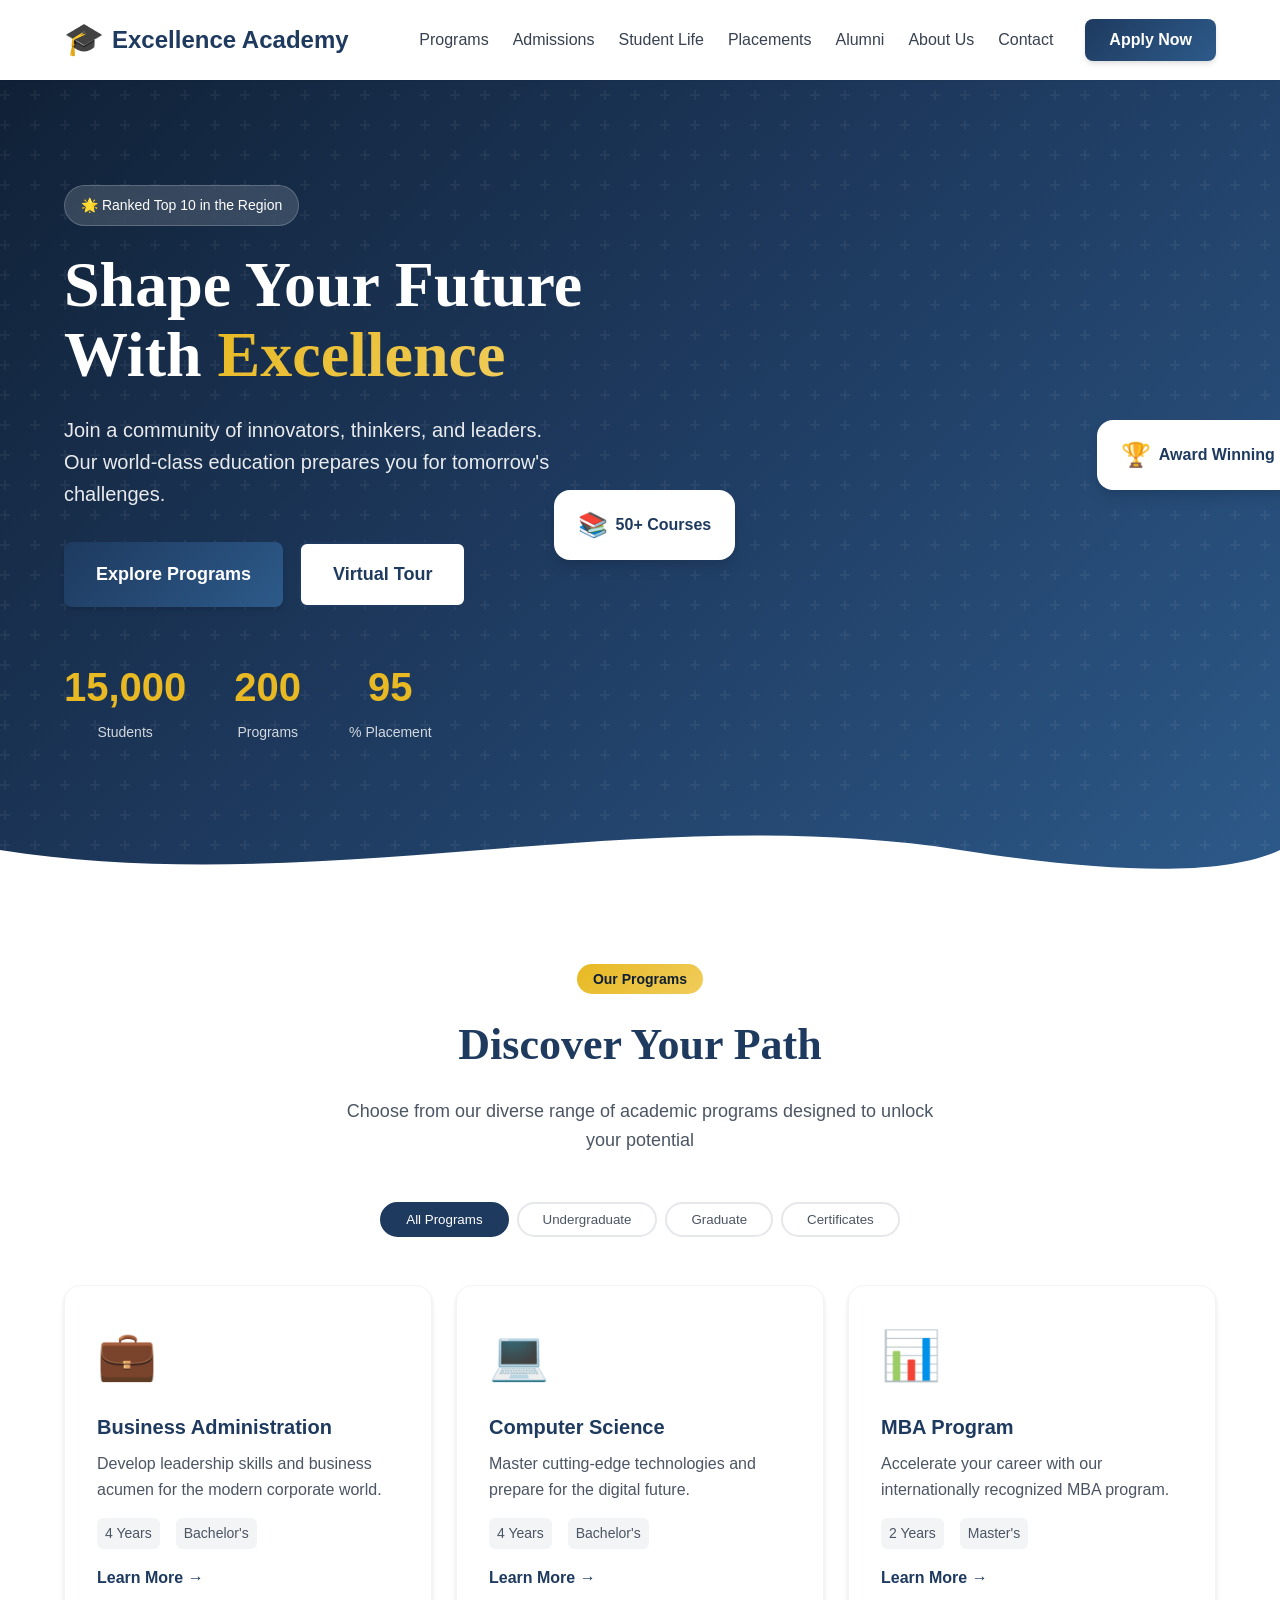
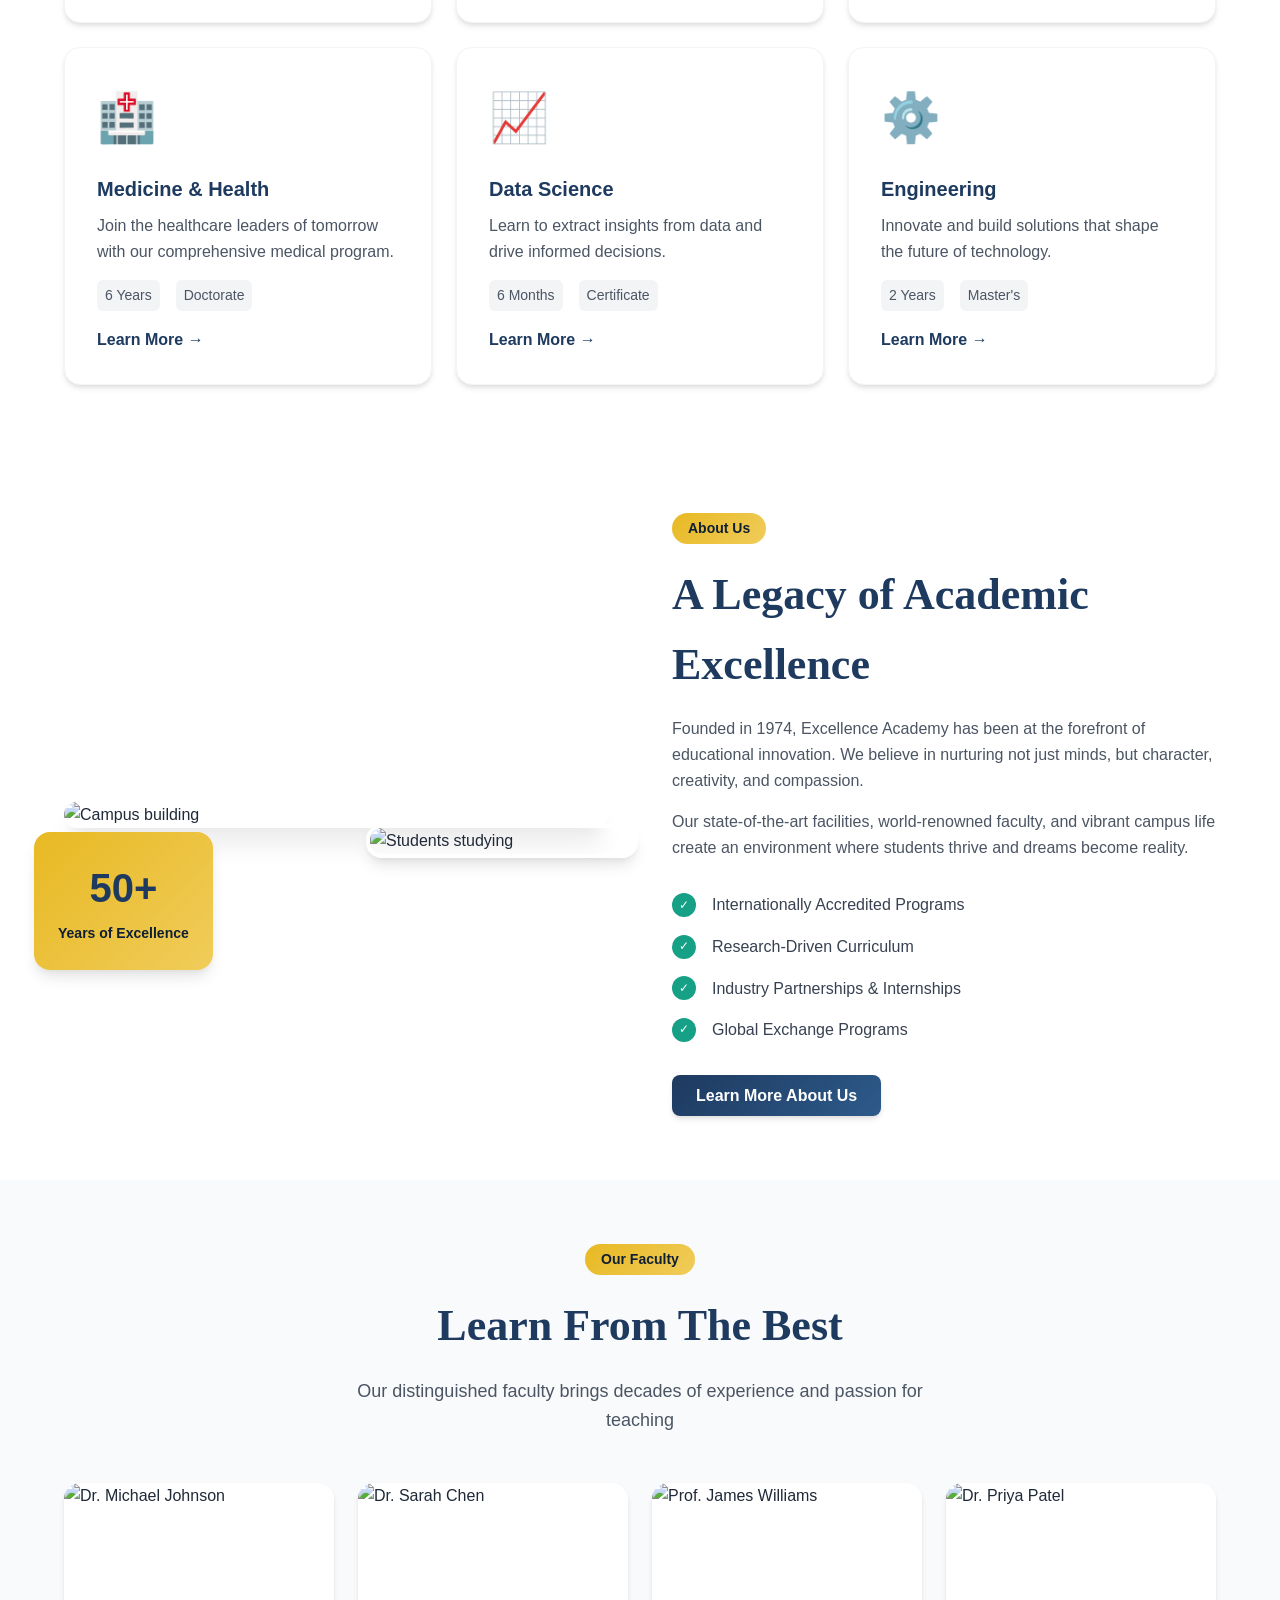
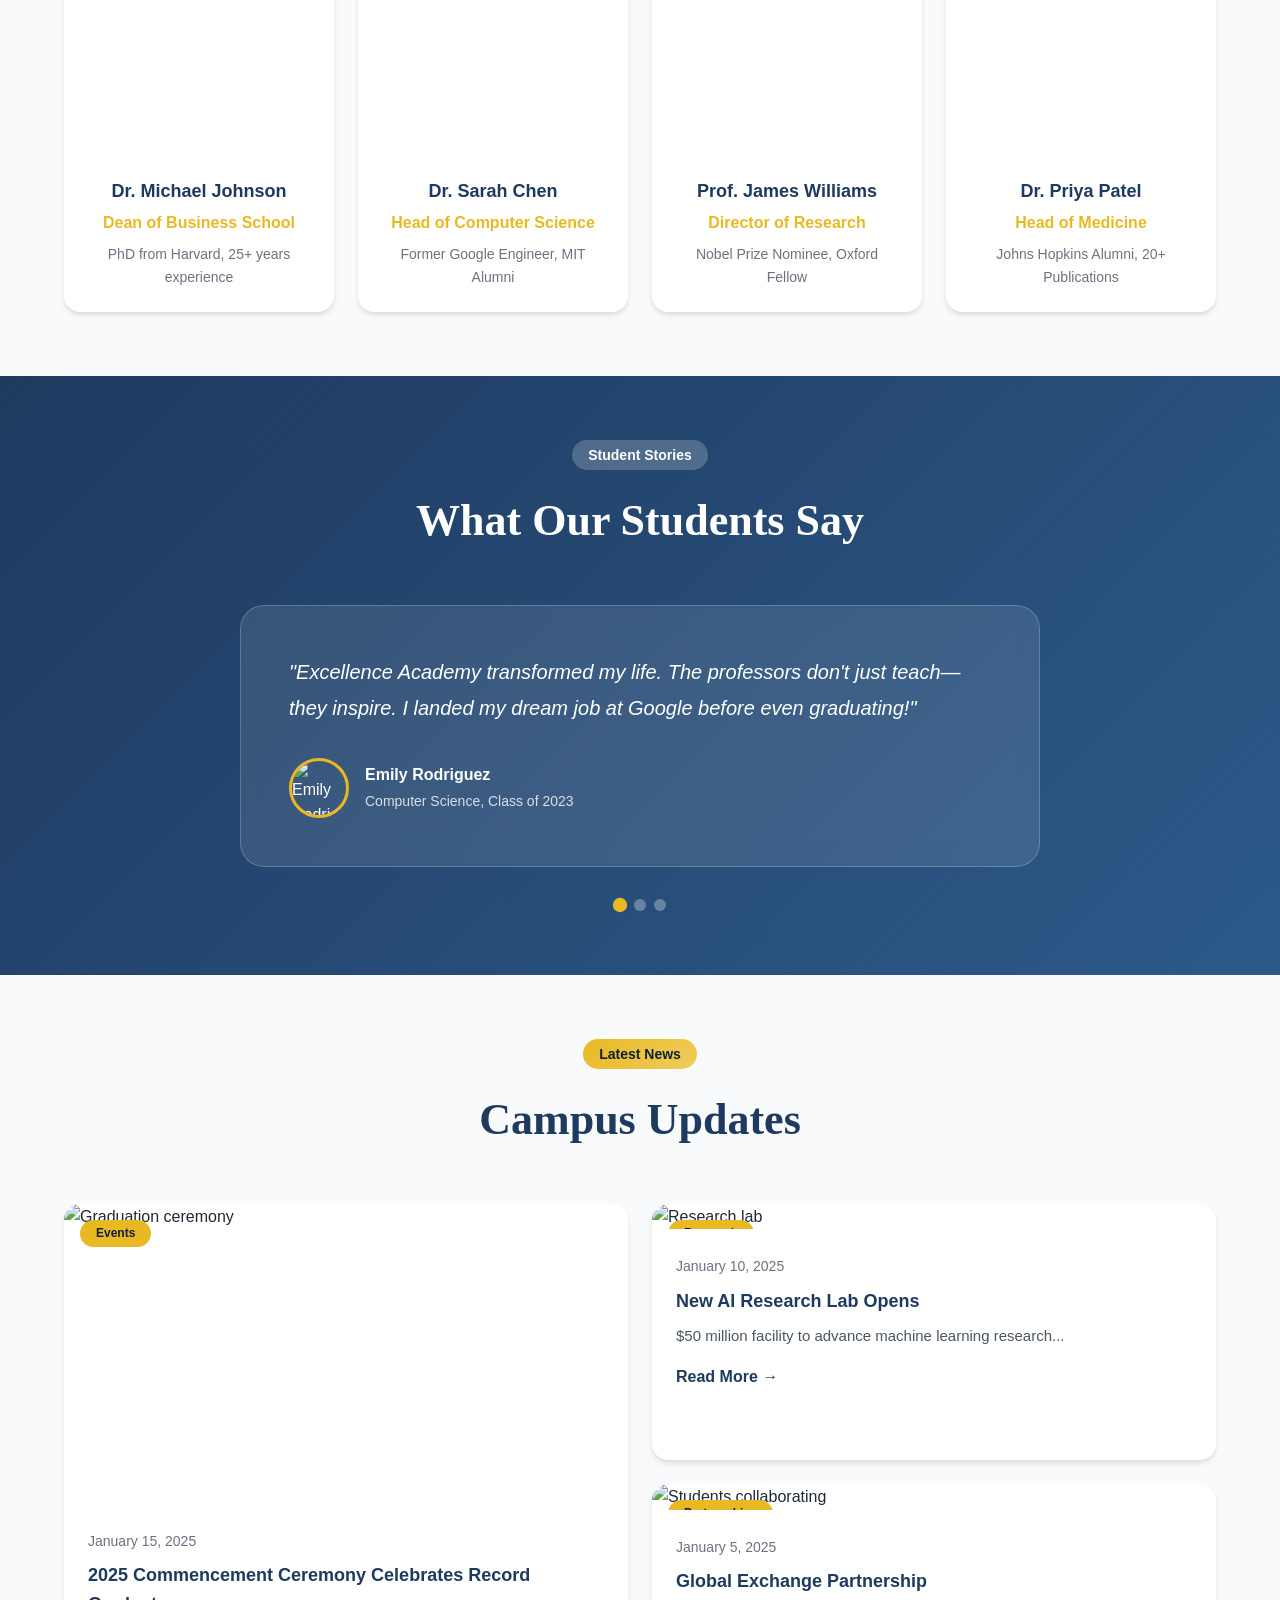
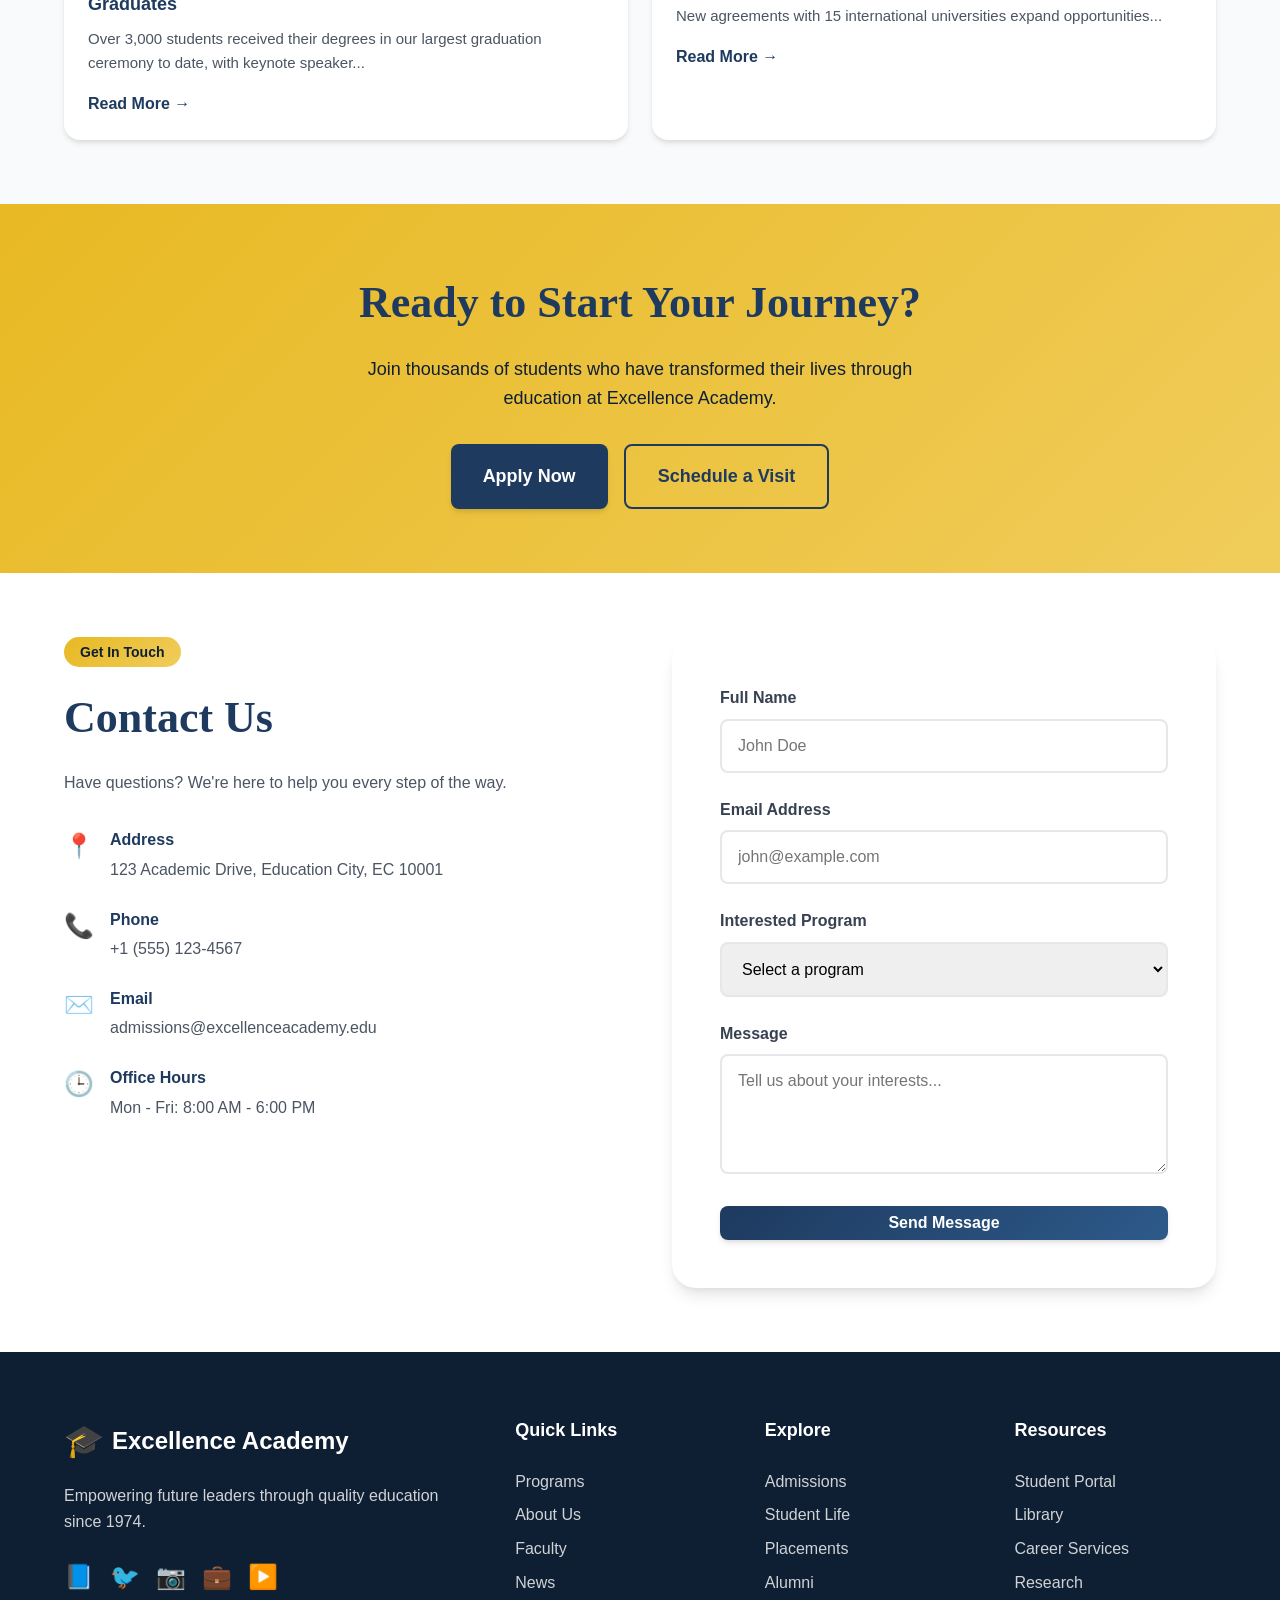
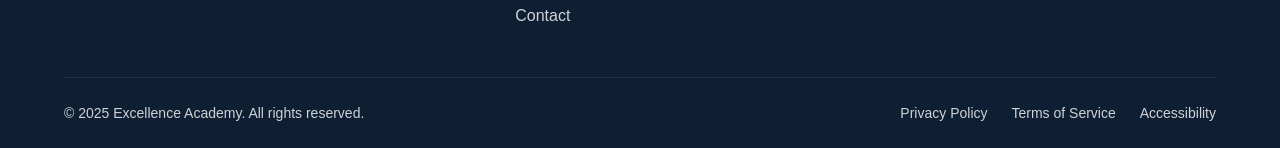
==== commit c98cc301: "navbar updated" ====
--- a/index.html
+++ b/index.html
@@ -26,13 +26,13 @@
       
       <nav class="nav" id="nav" data-evg-zone="main-navigation">
         <ul class="nav-list">
-          <li><a href="index.html" class="nav-link active" data-evg-item-type="navigation" data-evg-item-id="home">Home</a></li>
+          <!-- <li><a href="index.html" class="nav-link active" data-evg-item-type="navigation" data-evg-item-id="home">Home</a></li> -->
           <li><a href="#programs" class="nav-link" data-evg-item-type="navigation" data-evg-item-id="programs">Programs</a></li>
-          <li><a href="#about" class="nav-link" data-evg-item-type="navigation" data-evg-item-id="about">About Us</a></li>
           <li><a href="admissions.html" class="nav-link" data-evg-item-type="navigation" data-evg-item-id="admissions">Admissions</a></li>
           <li><a href="student-life.html" class="nav-link" data-evg-item-type="navigation" data-evg-item-id="student-life">Student Life</a></li>
           <li><a href="placements.html" class="nav-link" data-evg-item-type="navigation" data-evg-item-id="placements">Placements</a></li>
           <li><a href="alumni.html" class="nav-link" data-evg-item-type="navigation" data-evg-item-id="alumni">Alumni</a></li>
+          <li><a href="#about" class="nav-link" data-evg-item-type="navigation" data-evg-item-id="about">About Us</a></li>
           <li><a href="#contact" class="nav-link" data-evg-item-type="navigation" data-evg-item-id="contact">Contact</a></li>
         </ul>
         <a href="#apply" class="btn btn-primary nav-cta" data-evg-item-type="cta" data-evg-item-id="apply-now">Apply Now</a>
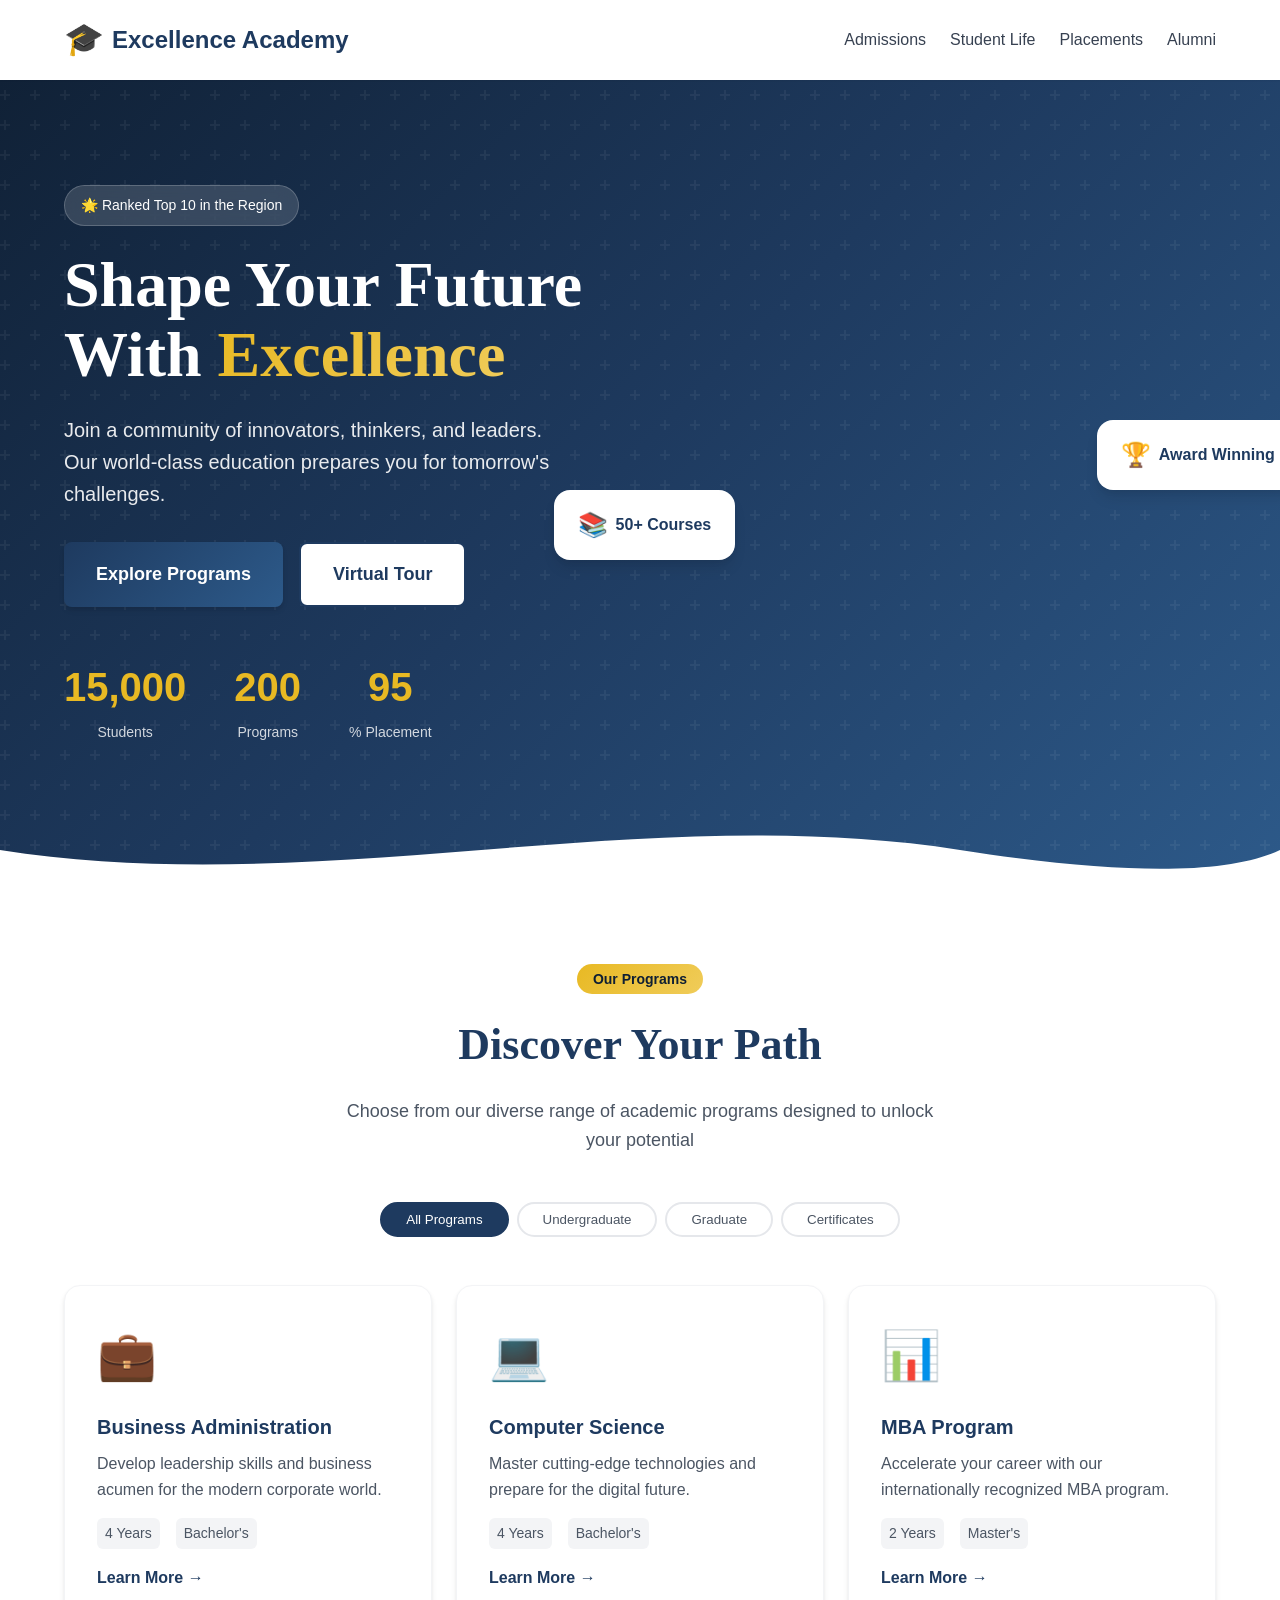
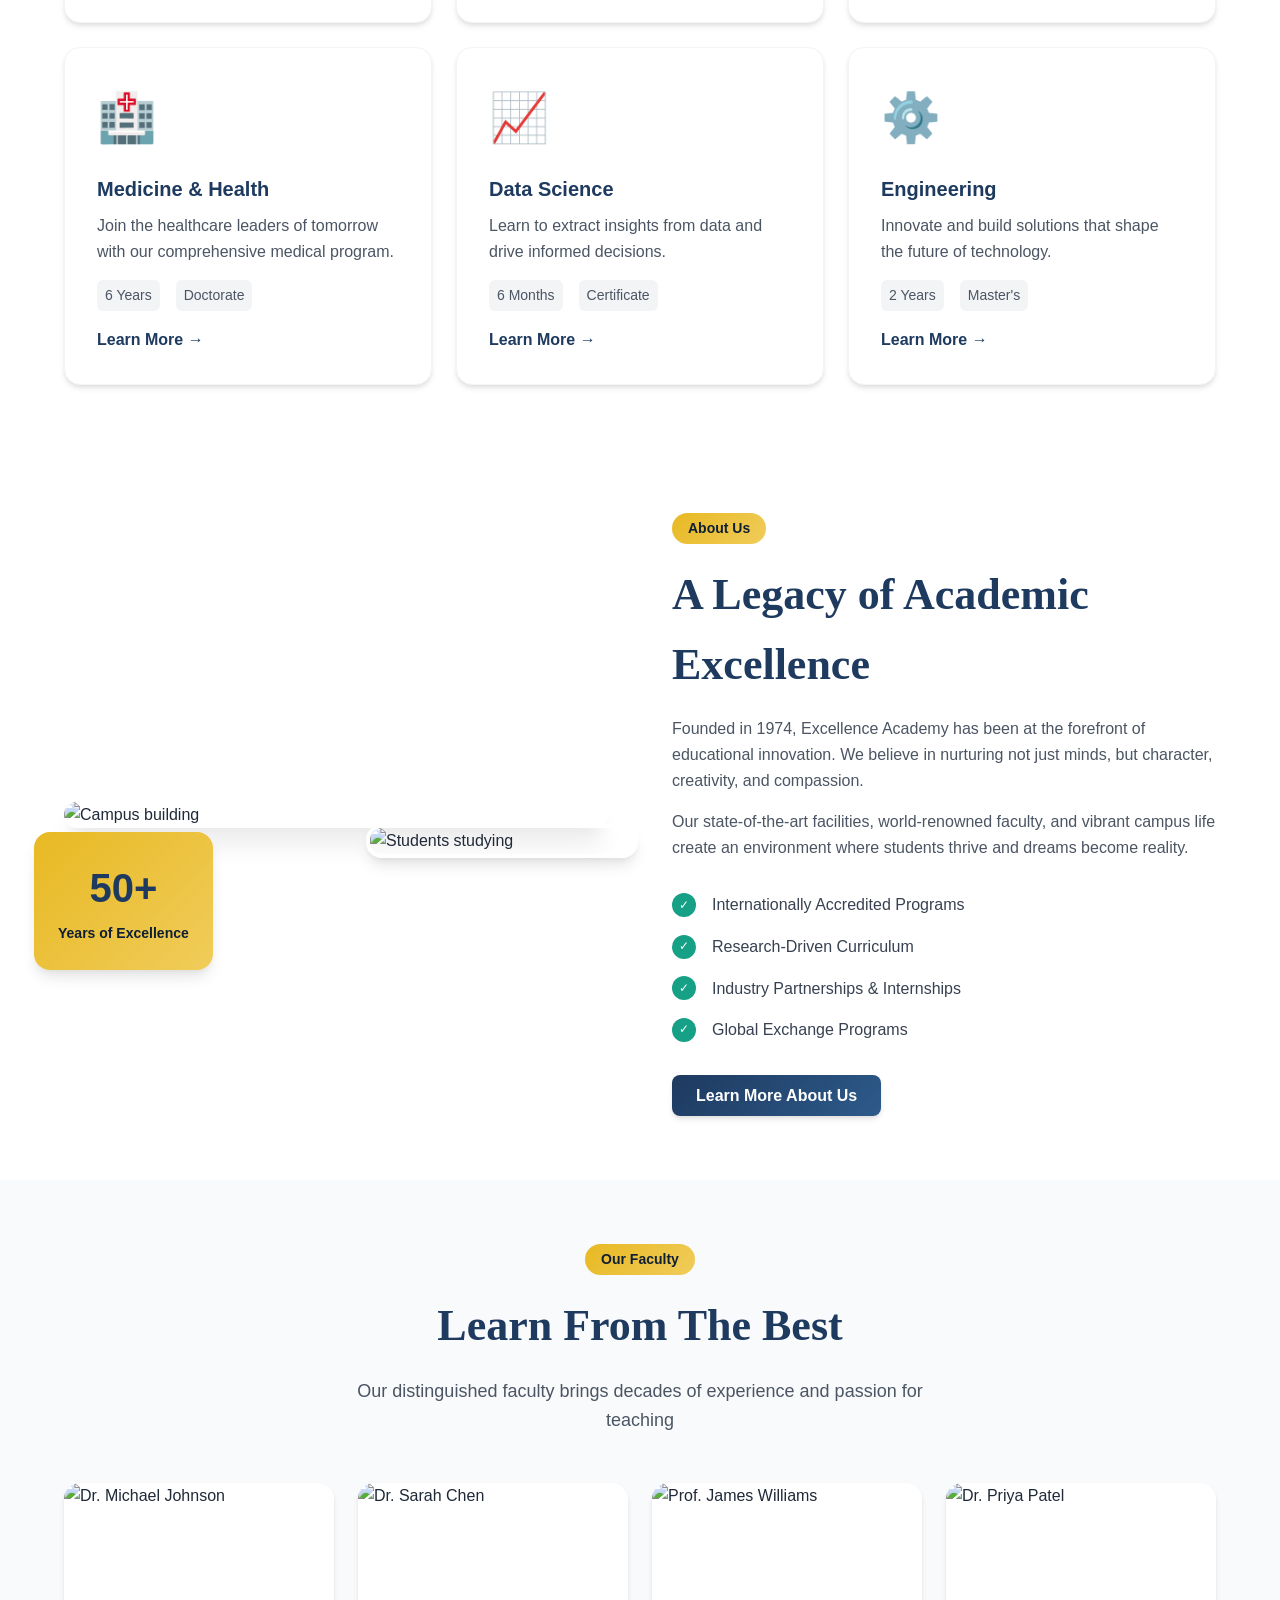
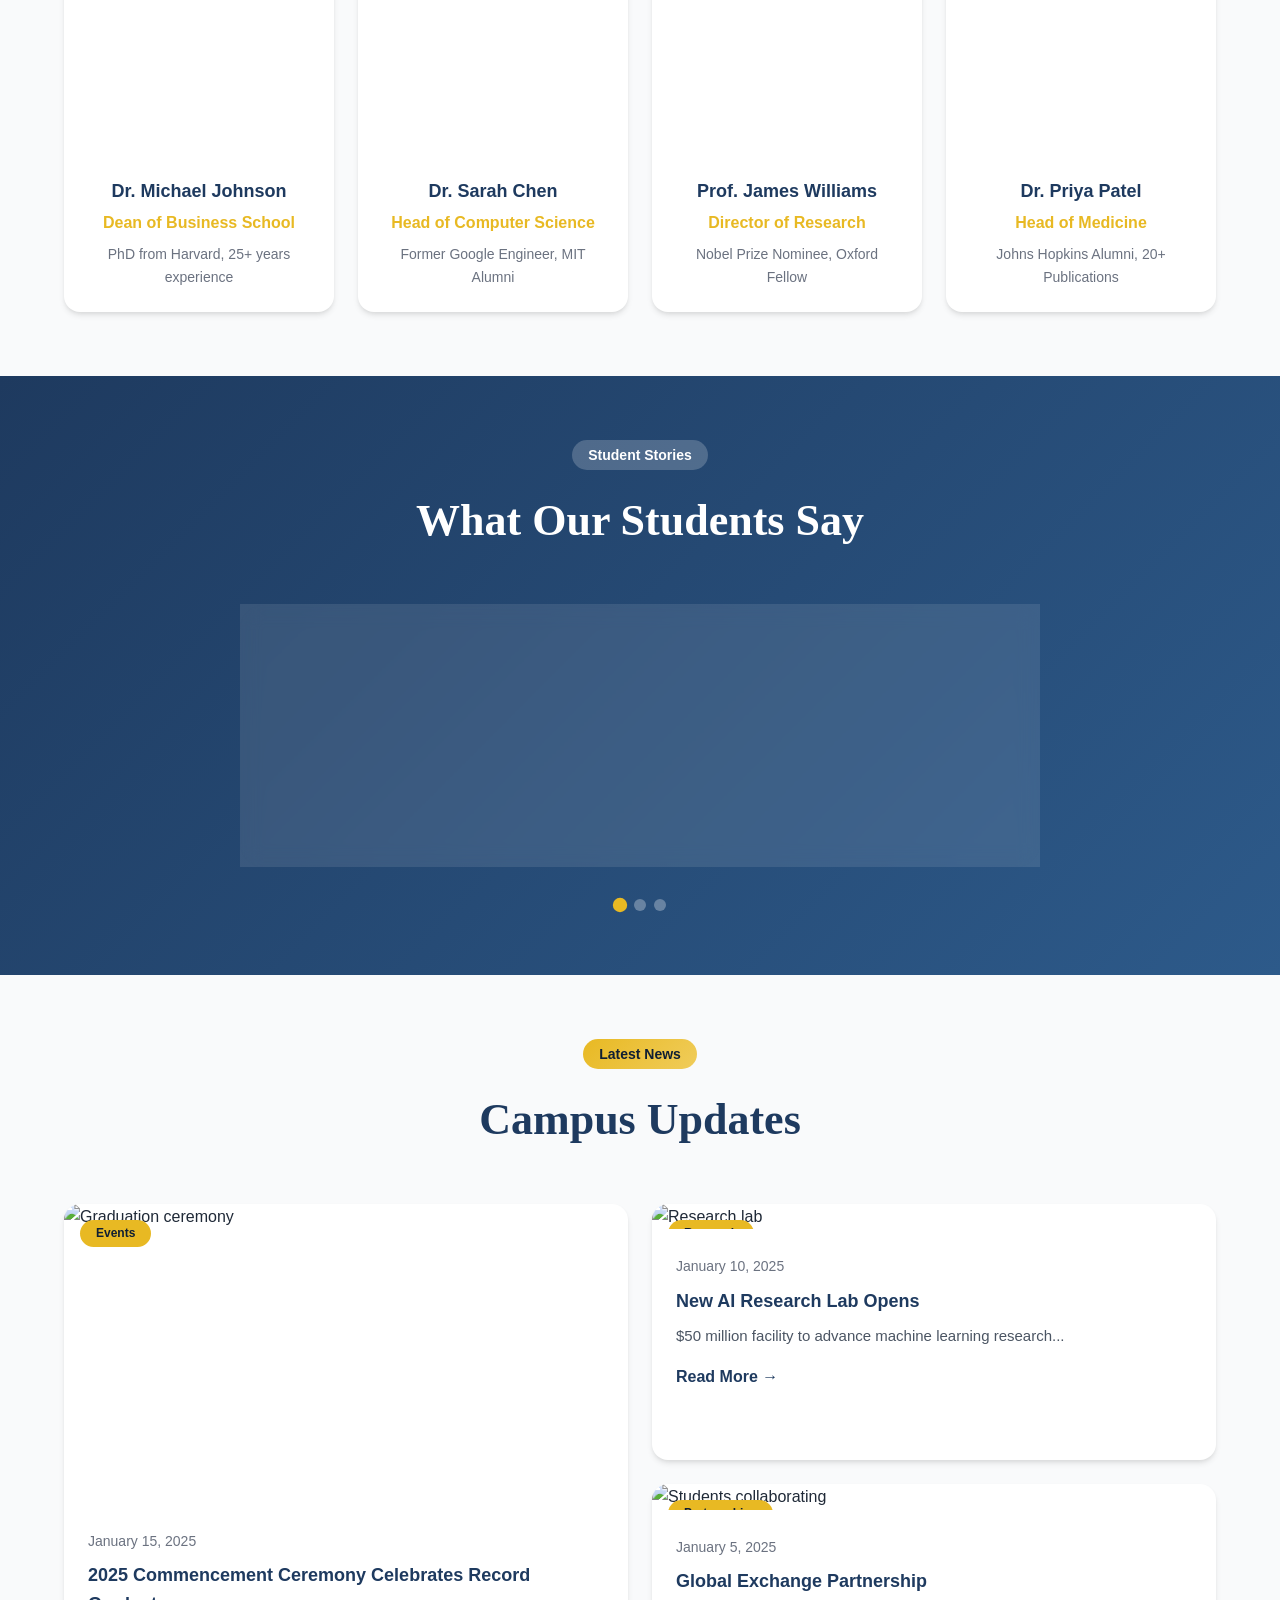
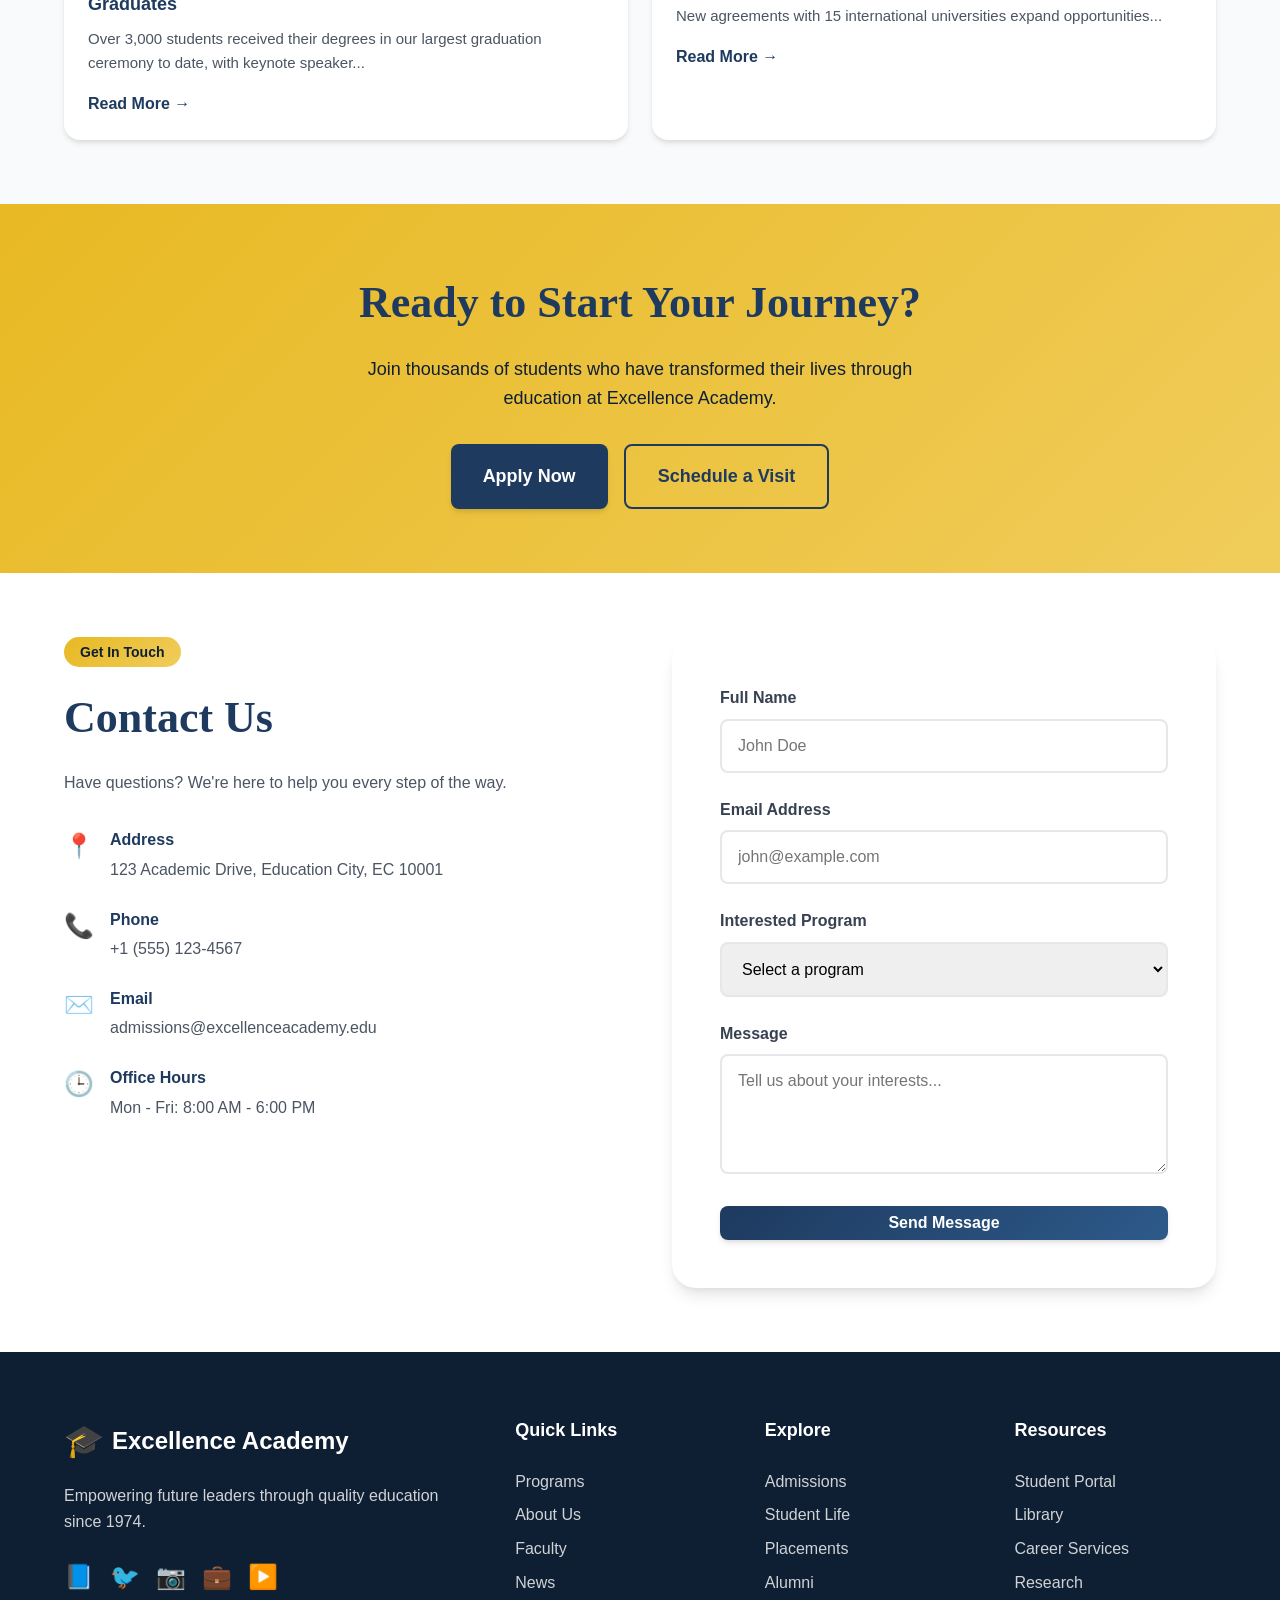
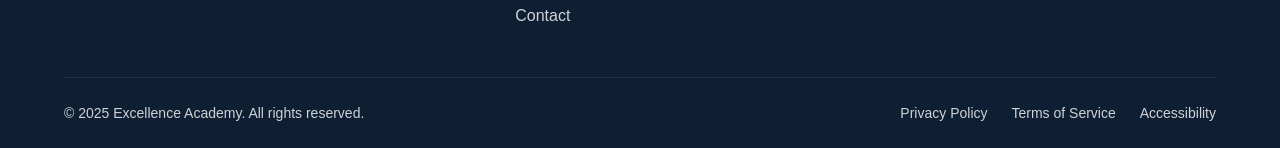
==== commit 2af937a5: "navigation updated" ====
--- a/index.html
+++ b/index.html
@@ -27,15 +27,15 @@
       <nav class="nav" id="nav" data-evg-zone="main-navigation">
         <ul class="nav-list">
           <!-- <li><a href="index.html" class="nav-link active" data-evg-item-type="navigation" data-evg-item-id="home">Home</a></li> -->
-          <li><a href="#programs" class="nav-link" data-evg-item-type="navigation" data-evg-item-id="programs">Programs</a></li>
+          <!-- <li><a href="#programs" class="nav-link" data-evg-item-type="navigation" data-evg-item-id="programs">Programs</a></li> -->
           <li><a href="admissions.html" class="nav-link" data-evg-item-type="navigation" data-evg-item-id="admissions">Admissions</a></li>
           <li><a href="student-life.html" class="nav-link" data-evg-item-type="navigation" data-evg-item-id="student-life">Student Life</a></li>
           <li><a href="placements.html" class="nav-link" data-evg-item-type="navigation" data-evg-item-id="placements">Placements</a></li>
           <li><a href="alumni.html" class="nav-link" data-evg-item-type="navigation" data-evg-item-id="alumni">Alumni</a></li>
-          <li><a href="#about" class="nav-link" data-evg-item-type="navigation" data-evg-item-id="about">About Us</a></li>
-          <li><a href="#contact" class="nav-link" data-evg-item-type="navigation" data-evg-item-id="contact">Contact</a></li>
+          <!-- <li><a href="#about" class="nav-link" data-evg-item-type="navigation" data-evg-item-id="about">About Us</a></li>
+          <li><a href="#contact" class="nav-link" data-evg-item-type="navigation" data-evg-item-id="contact">Contact</a></li> -->
         </ul>
-        <a href="#apply" class="btn btn-primary nav-cta" data-evg-item-type="cta" data-evg-item-id="apply-now">Apply Now</a>
+        <!-- <a href="#apply" class="btn btn-primary nav-cta" data-evg-item-type="cta" data-evg-item-id="apply-now">Apply Now</a> -->
       </nav>
     </div>
   </header>
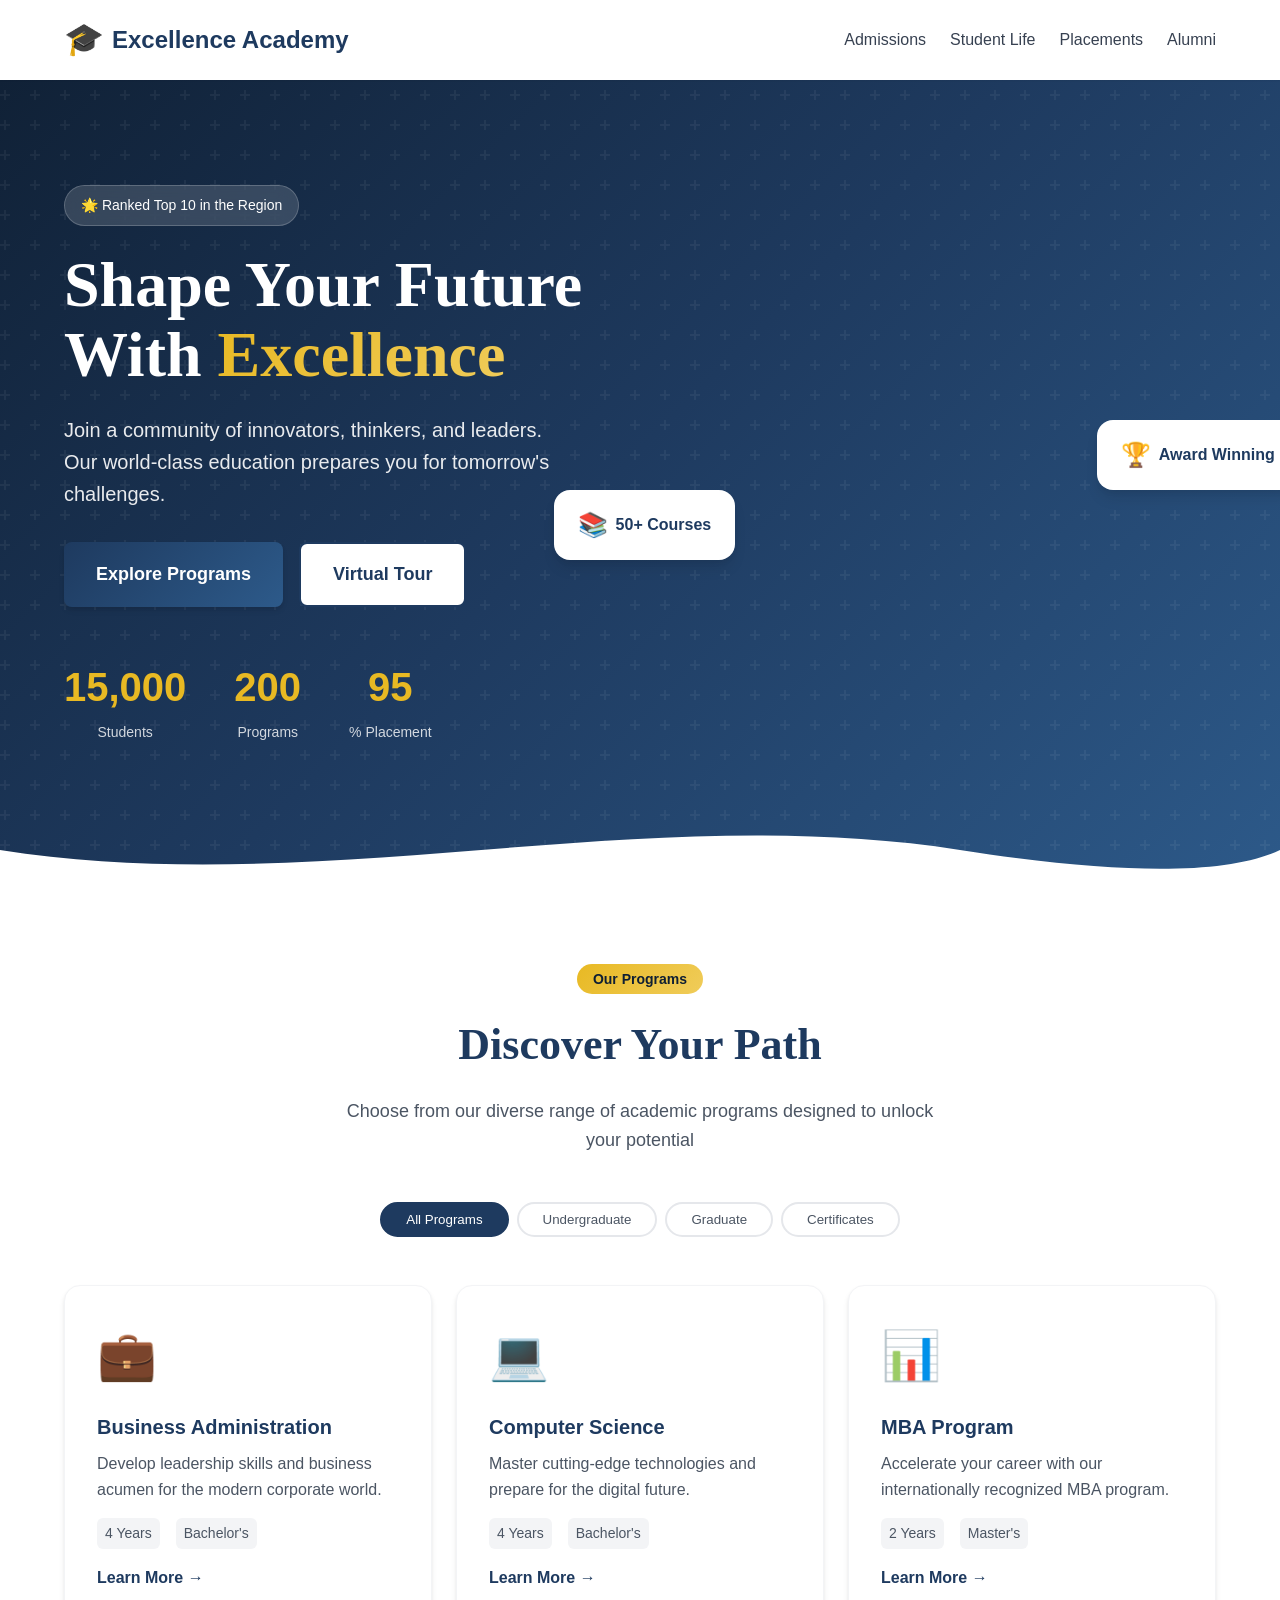
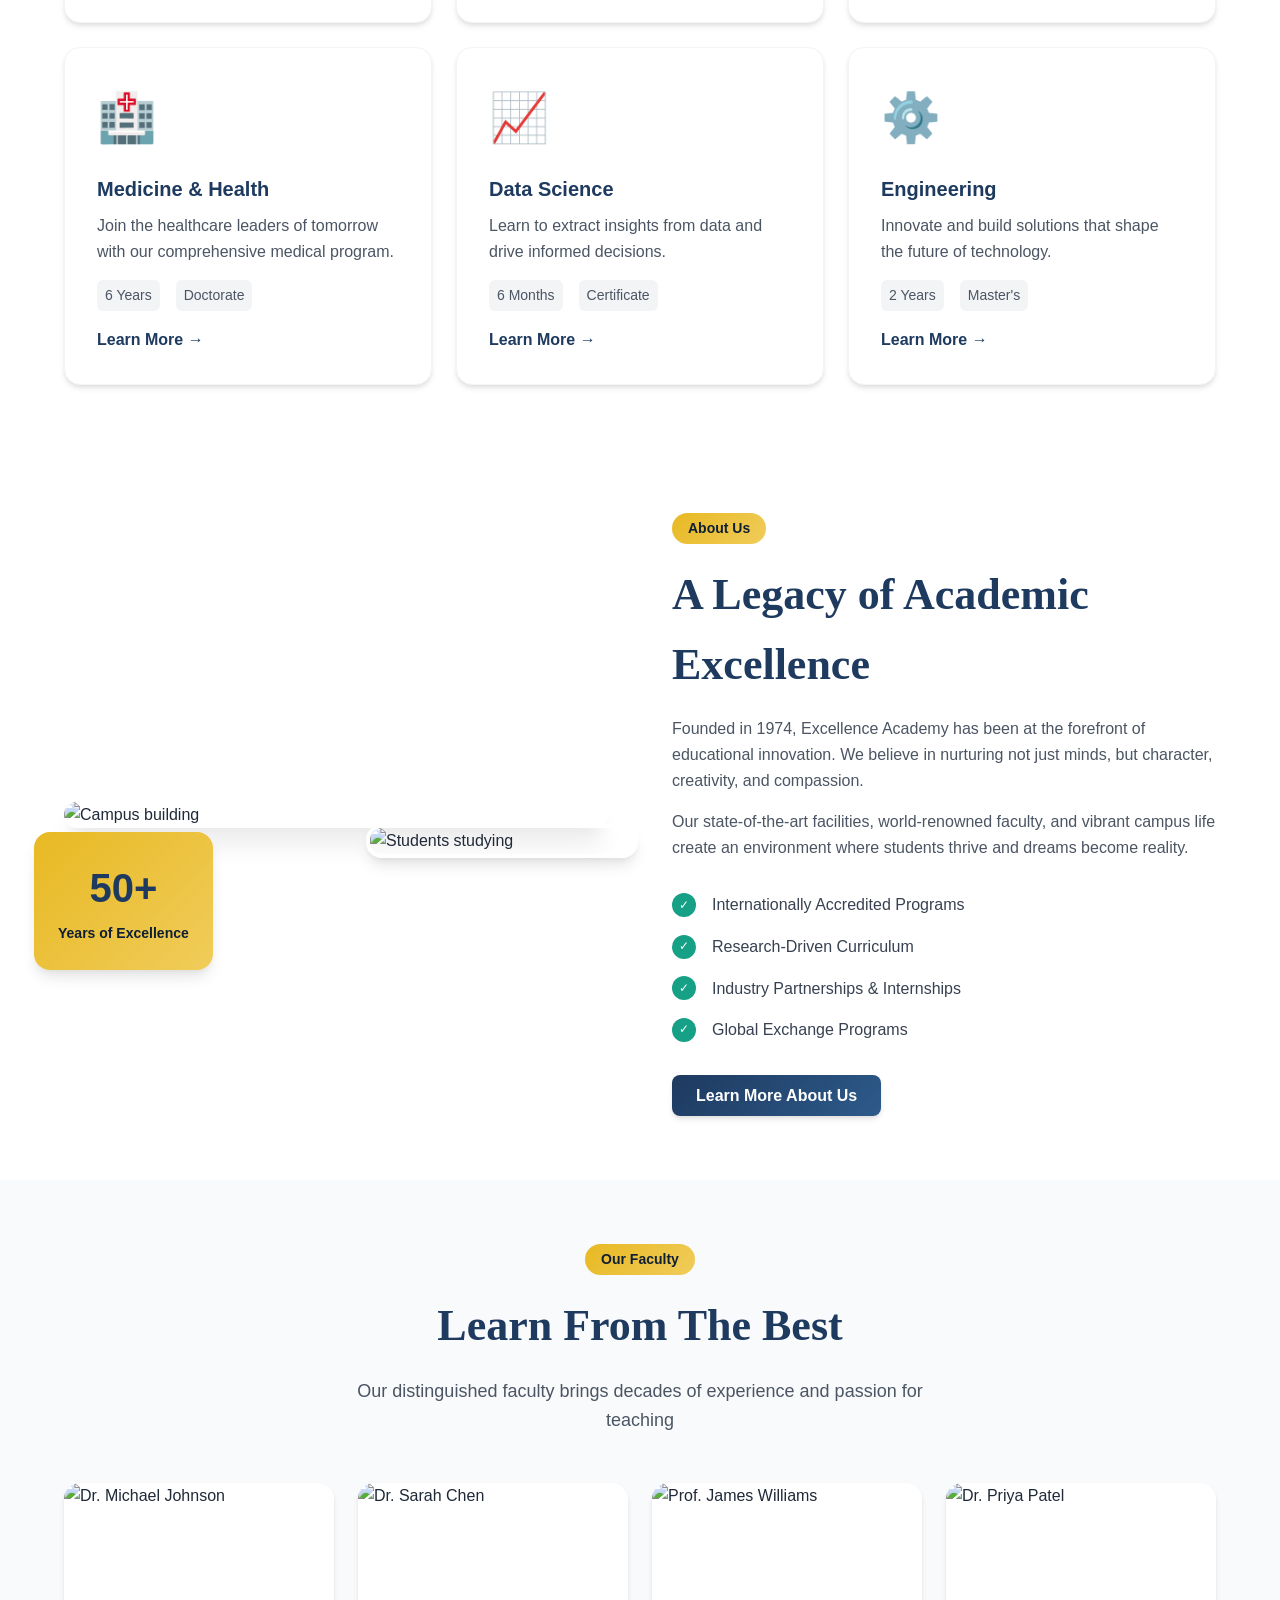
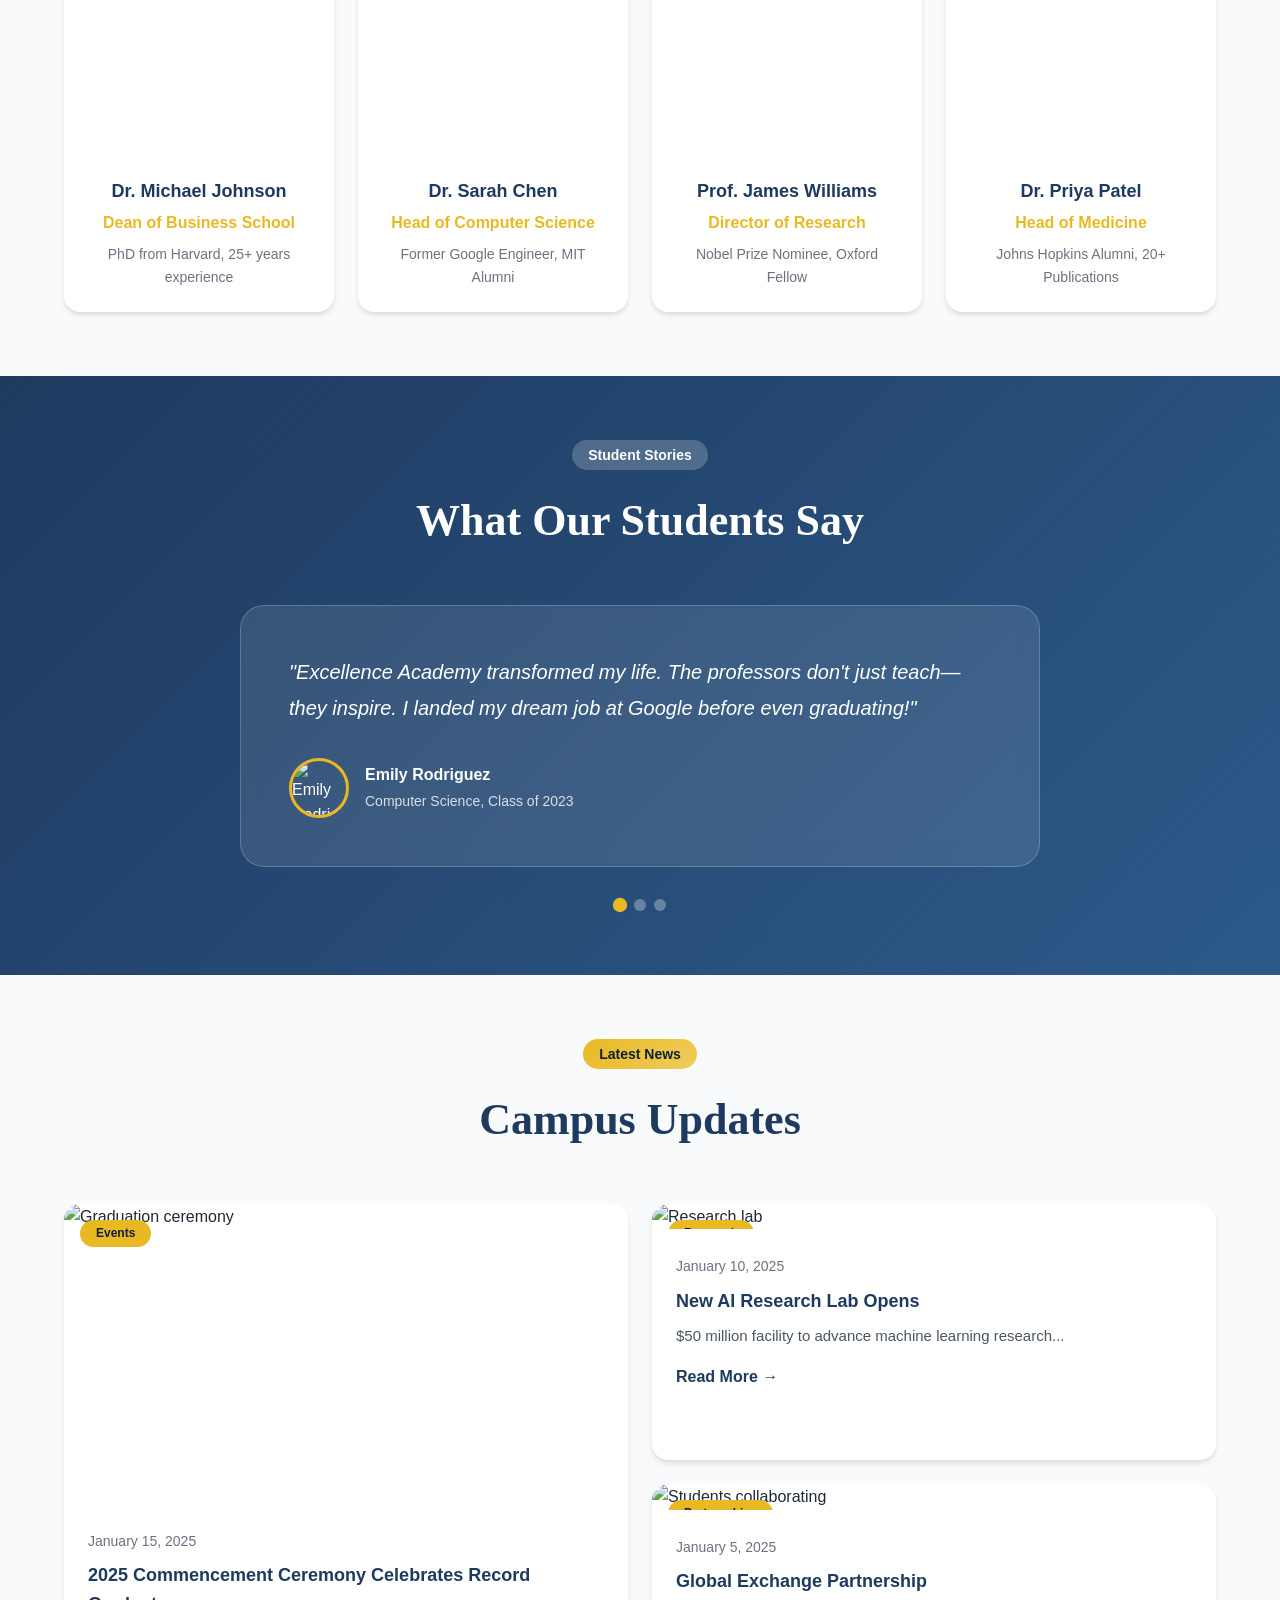
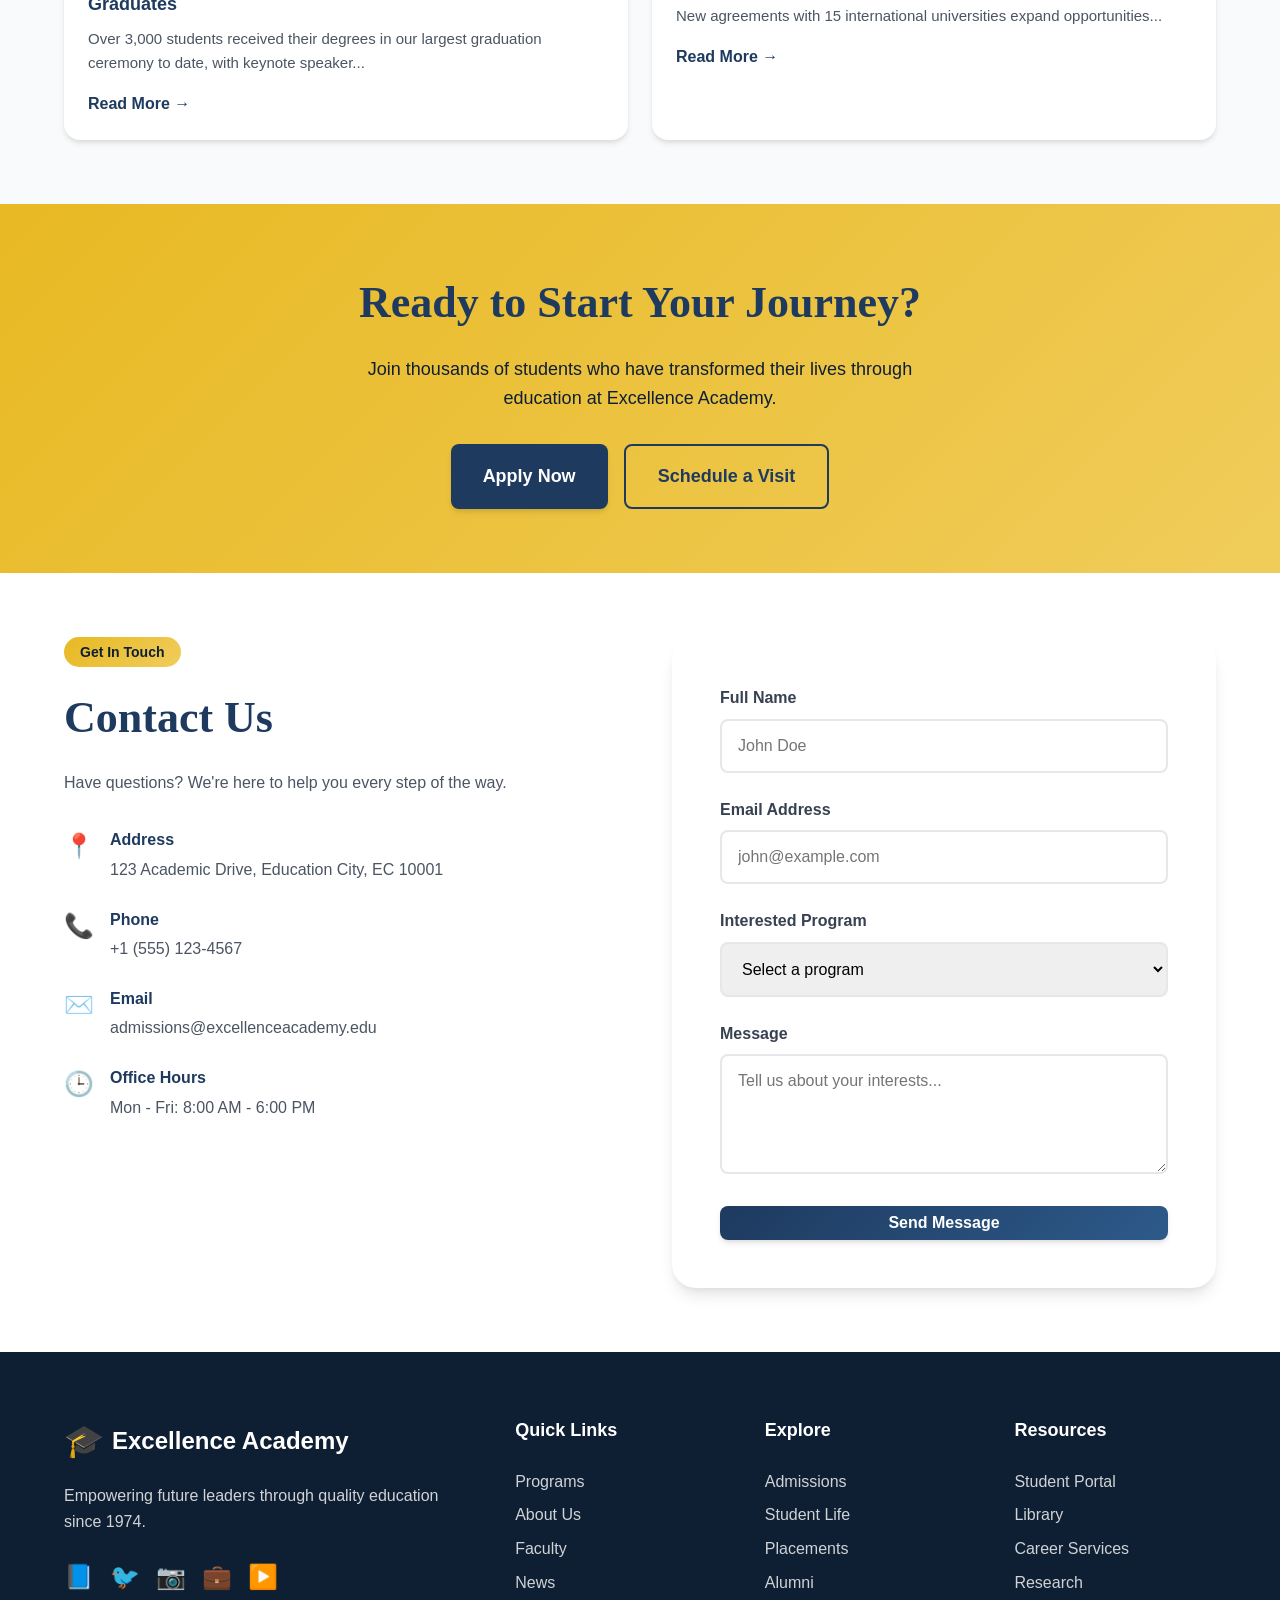
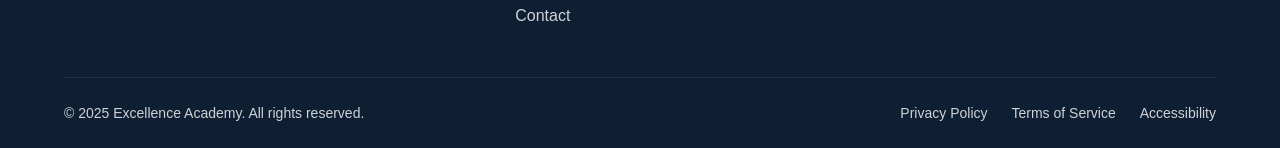
==== commit 91b74ba5: "Excellence updated" ====
--- a/index.html
+++ b/index.html
@@ -4,7 +4,7 @@
   <meta charset="UTF-8">
   <meta name="viewport" content="width=device-width, initial-scale=1.0">
   <meta name="description" content="Excellence Academy - Empowering Future Leaders Through Quality Education">
-  <title>Excellence Academy | Home</title>
+  <title>Excellences Academy | Home</title>
   <link rel="stylesheet" href="style.css">
   <!-- Salesforce MCP Beacon (add your org-specific script) -->
   <script type="text/javascript" src="//cdn.evgnet.com/beacon/a556rq555550mxe43n3n3n091568480/education/scripts/evergage.min.js"></script>
